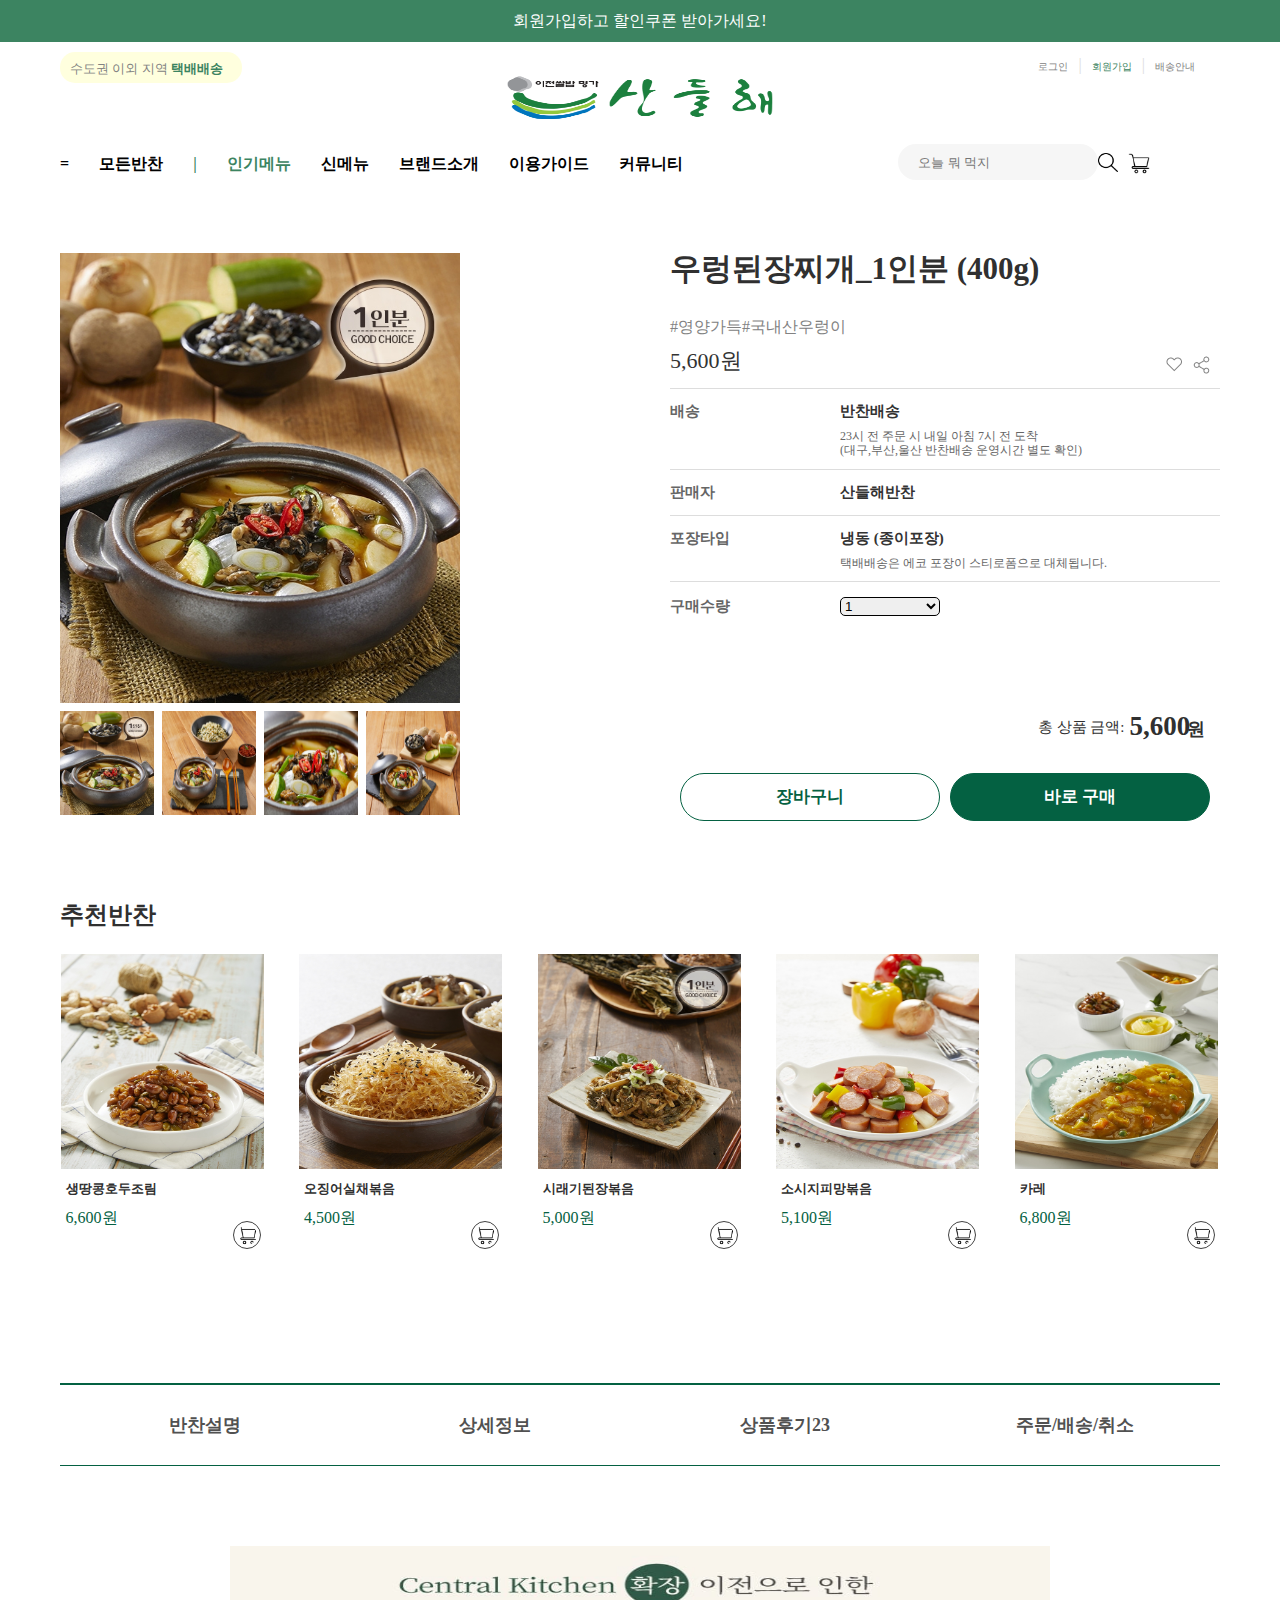
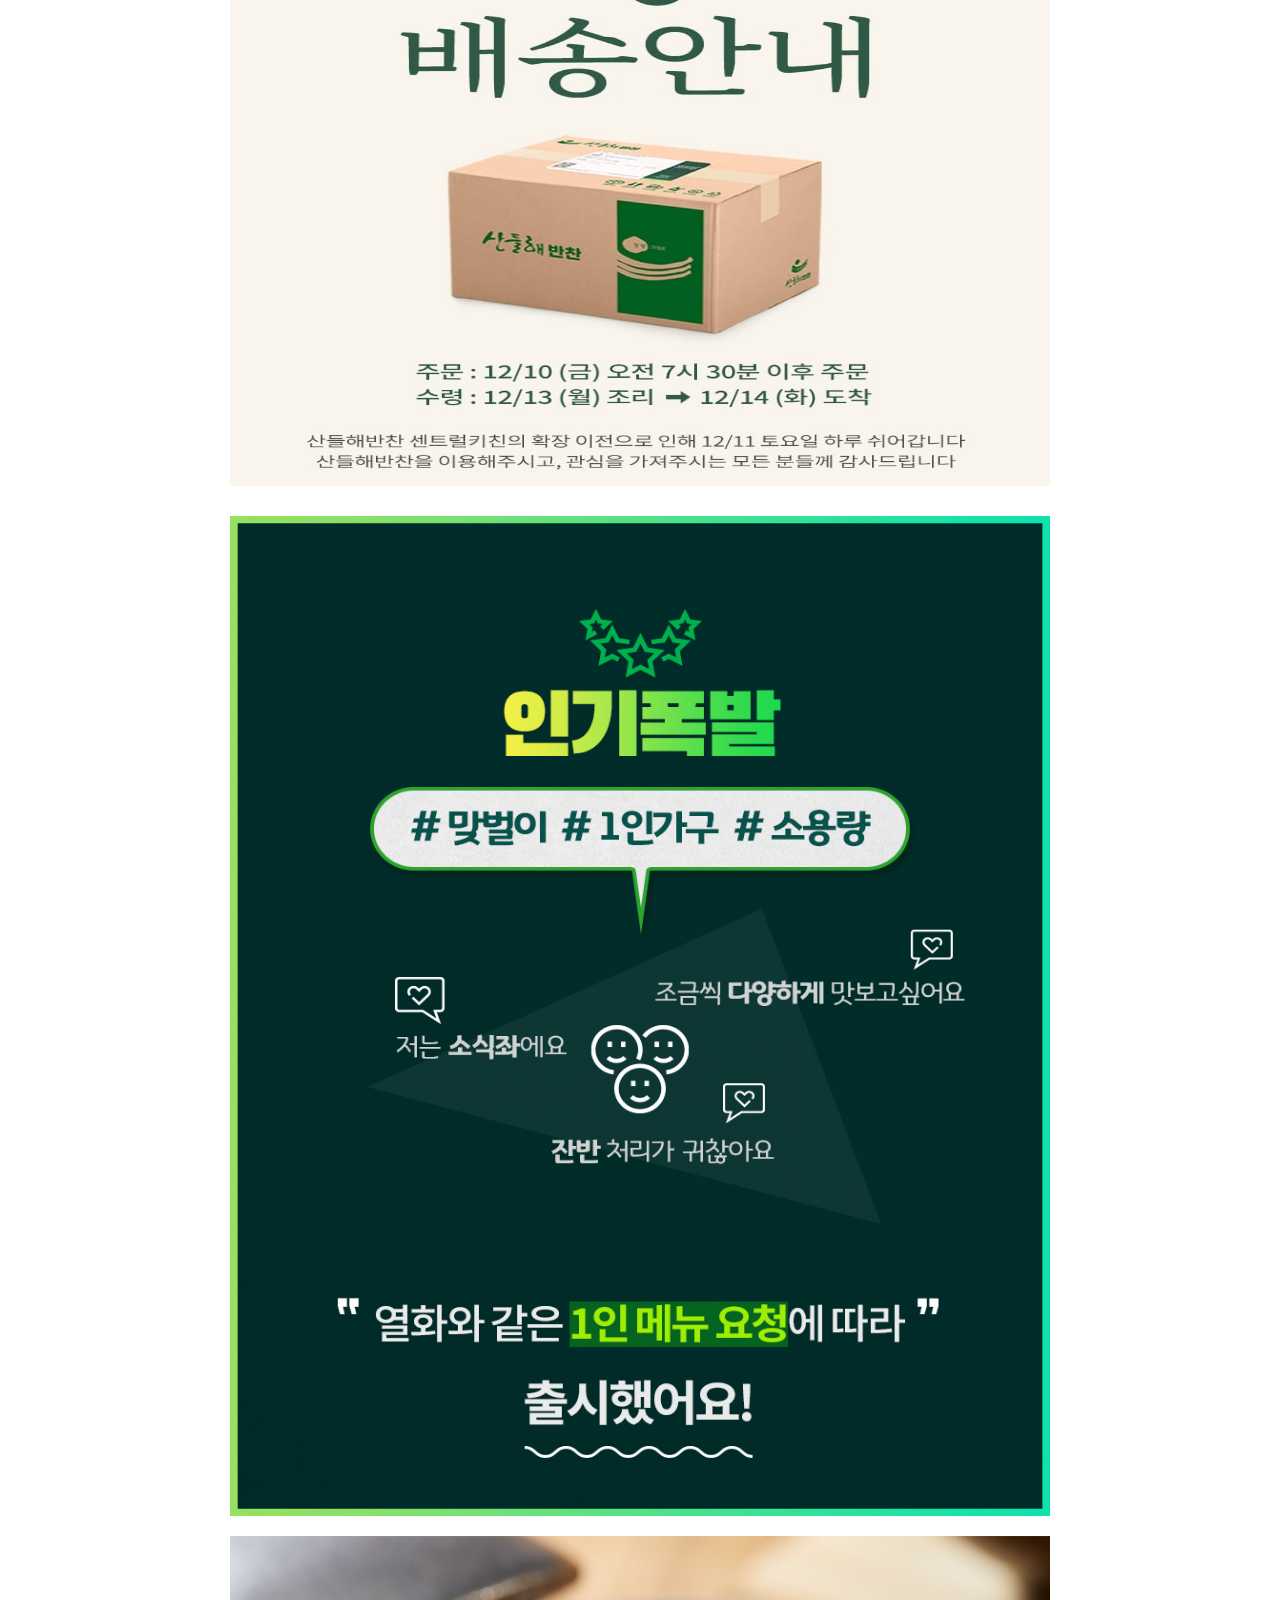
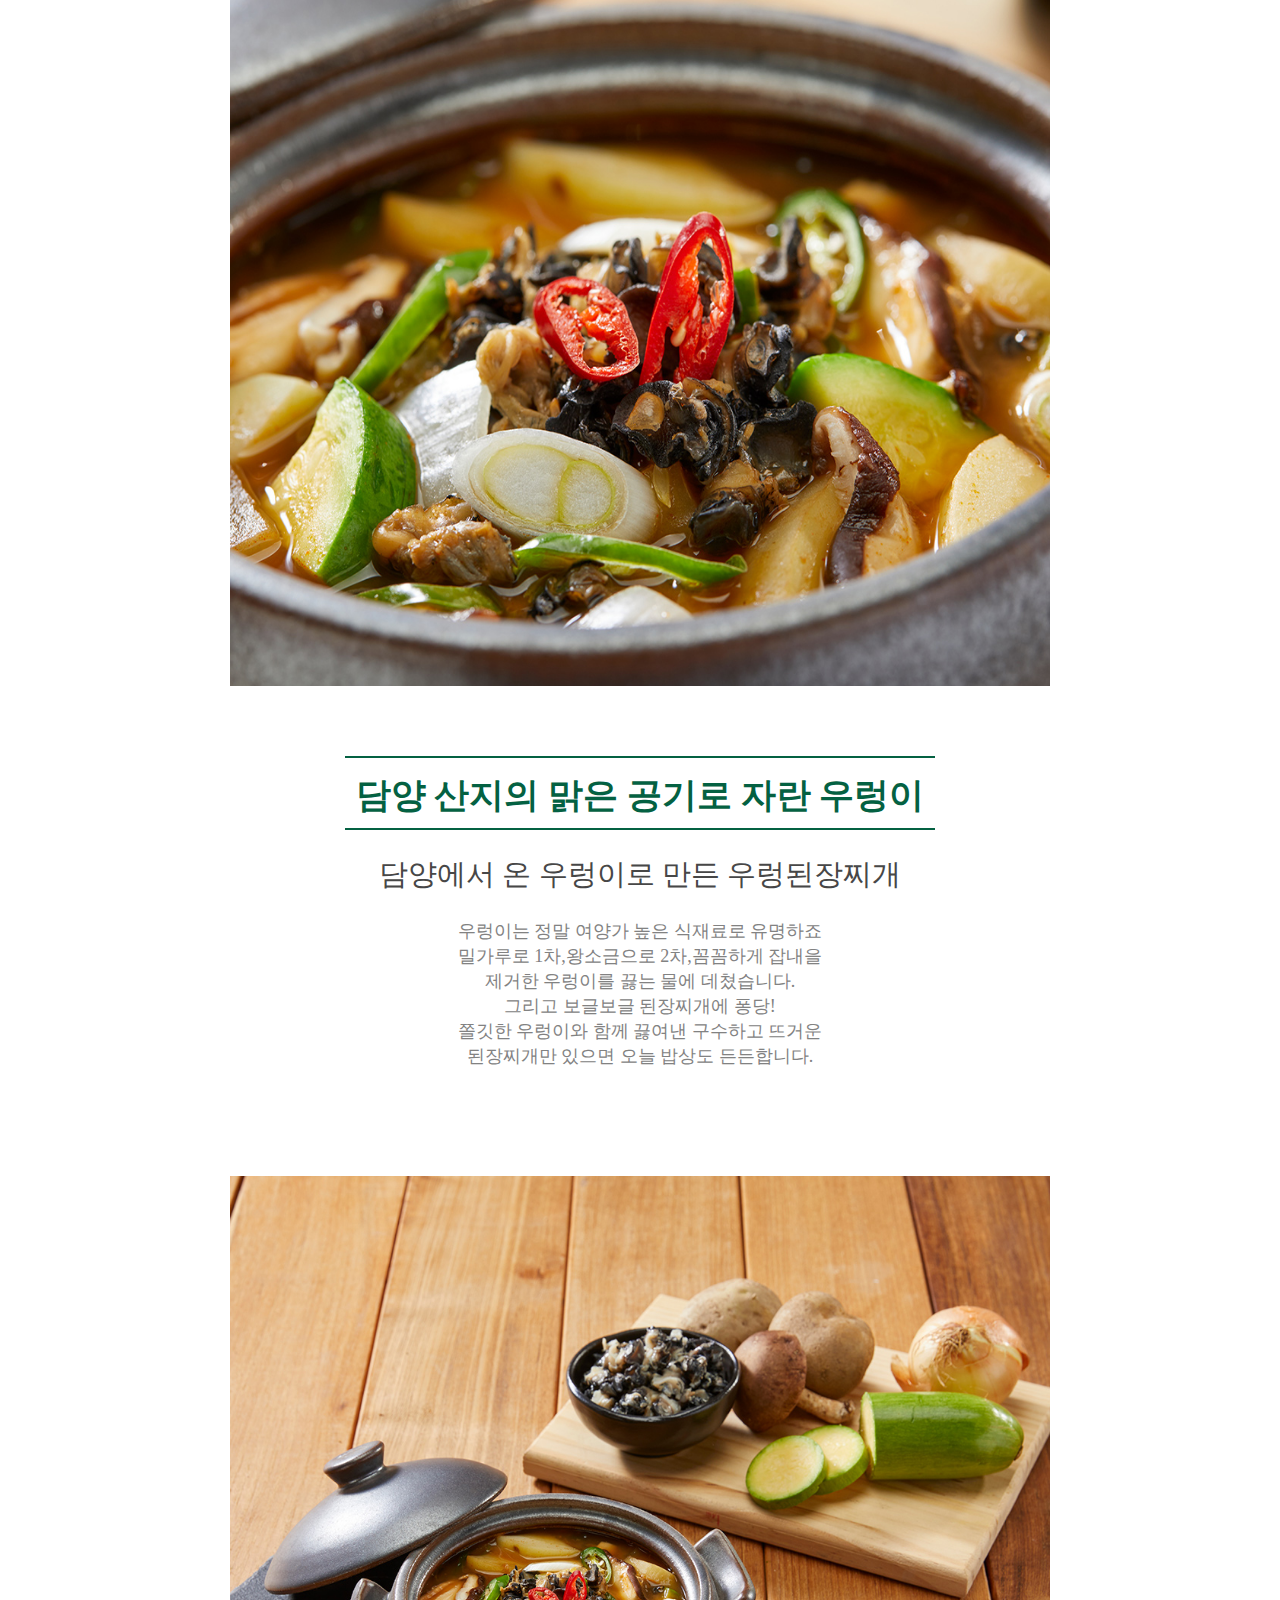
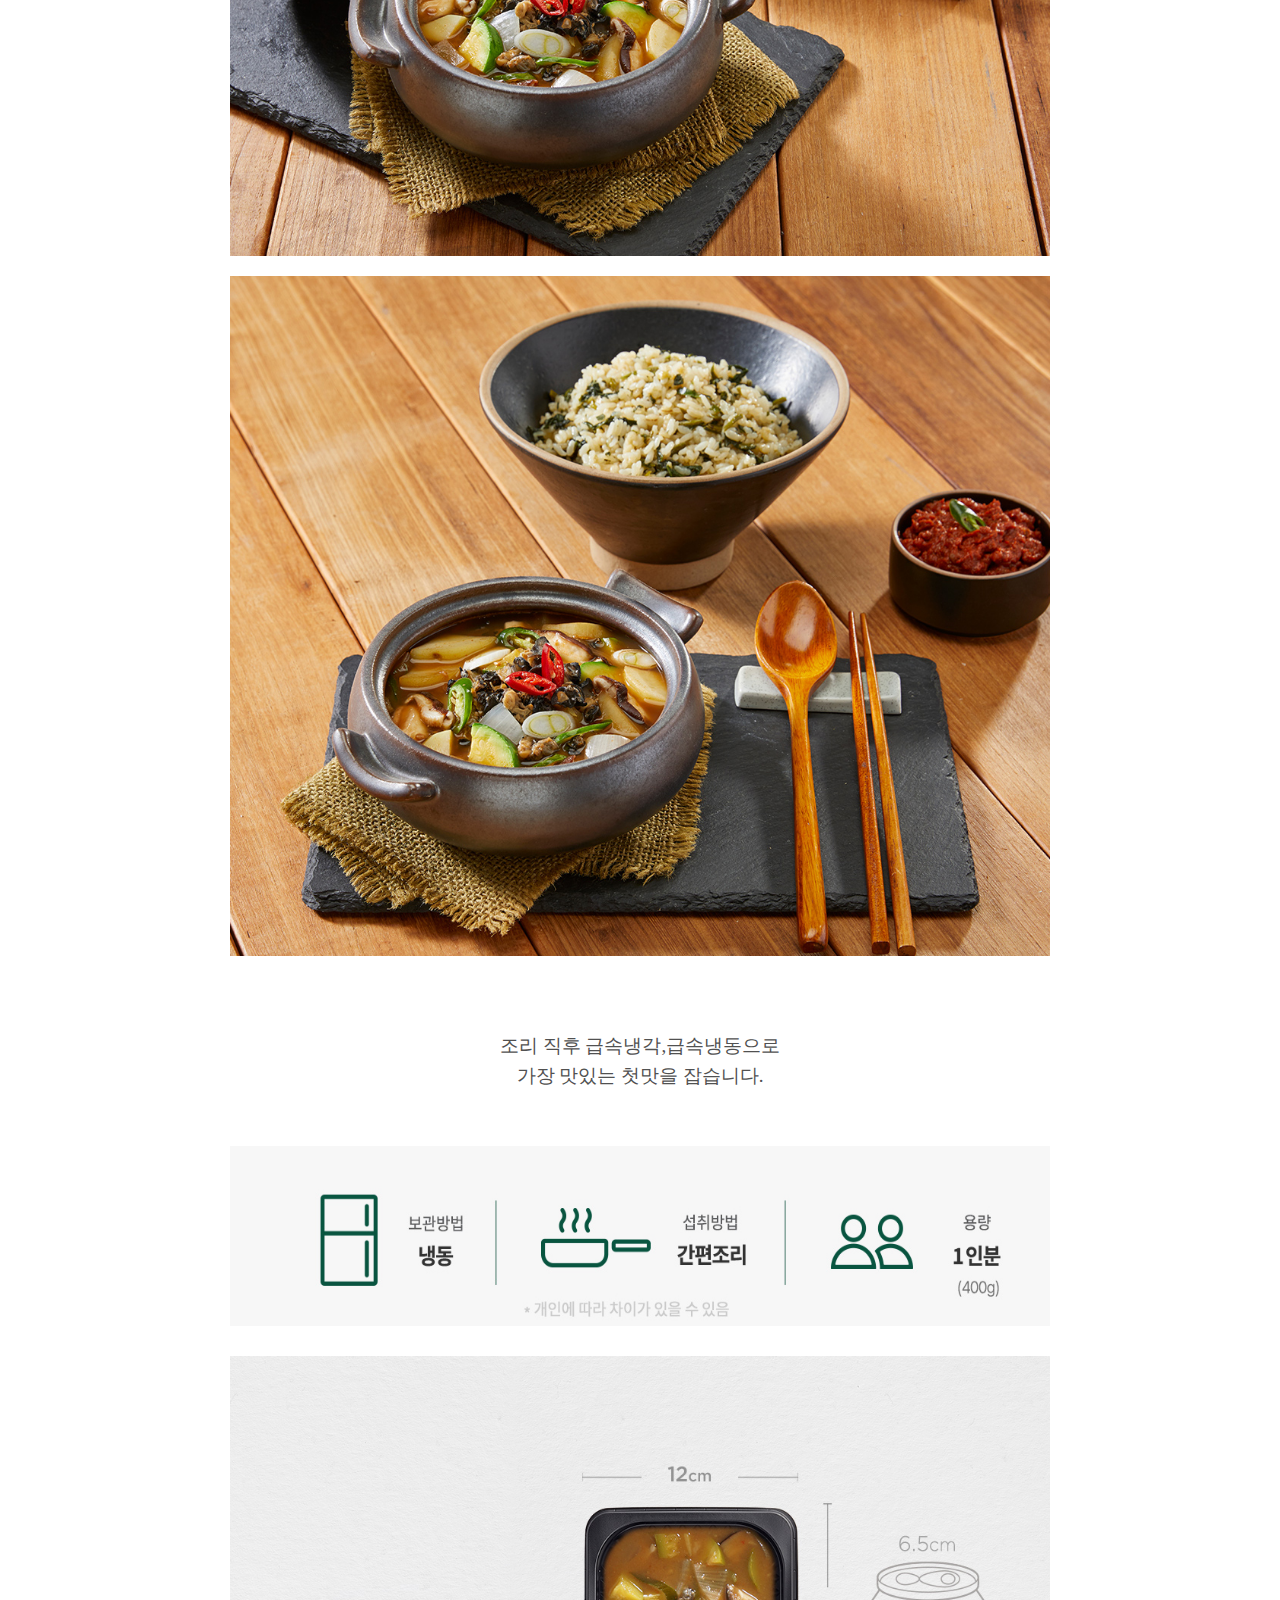
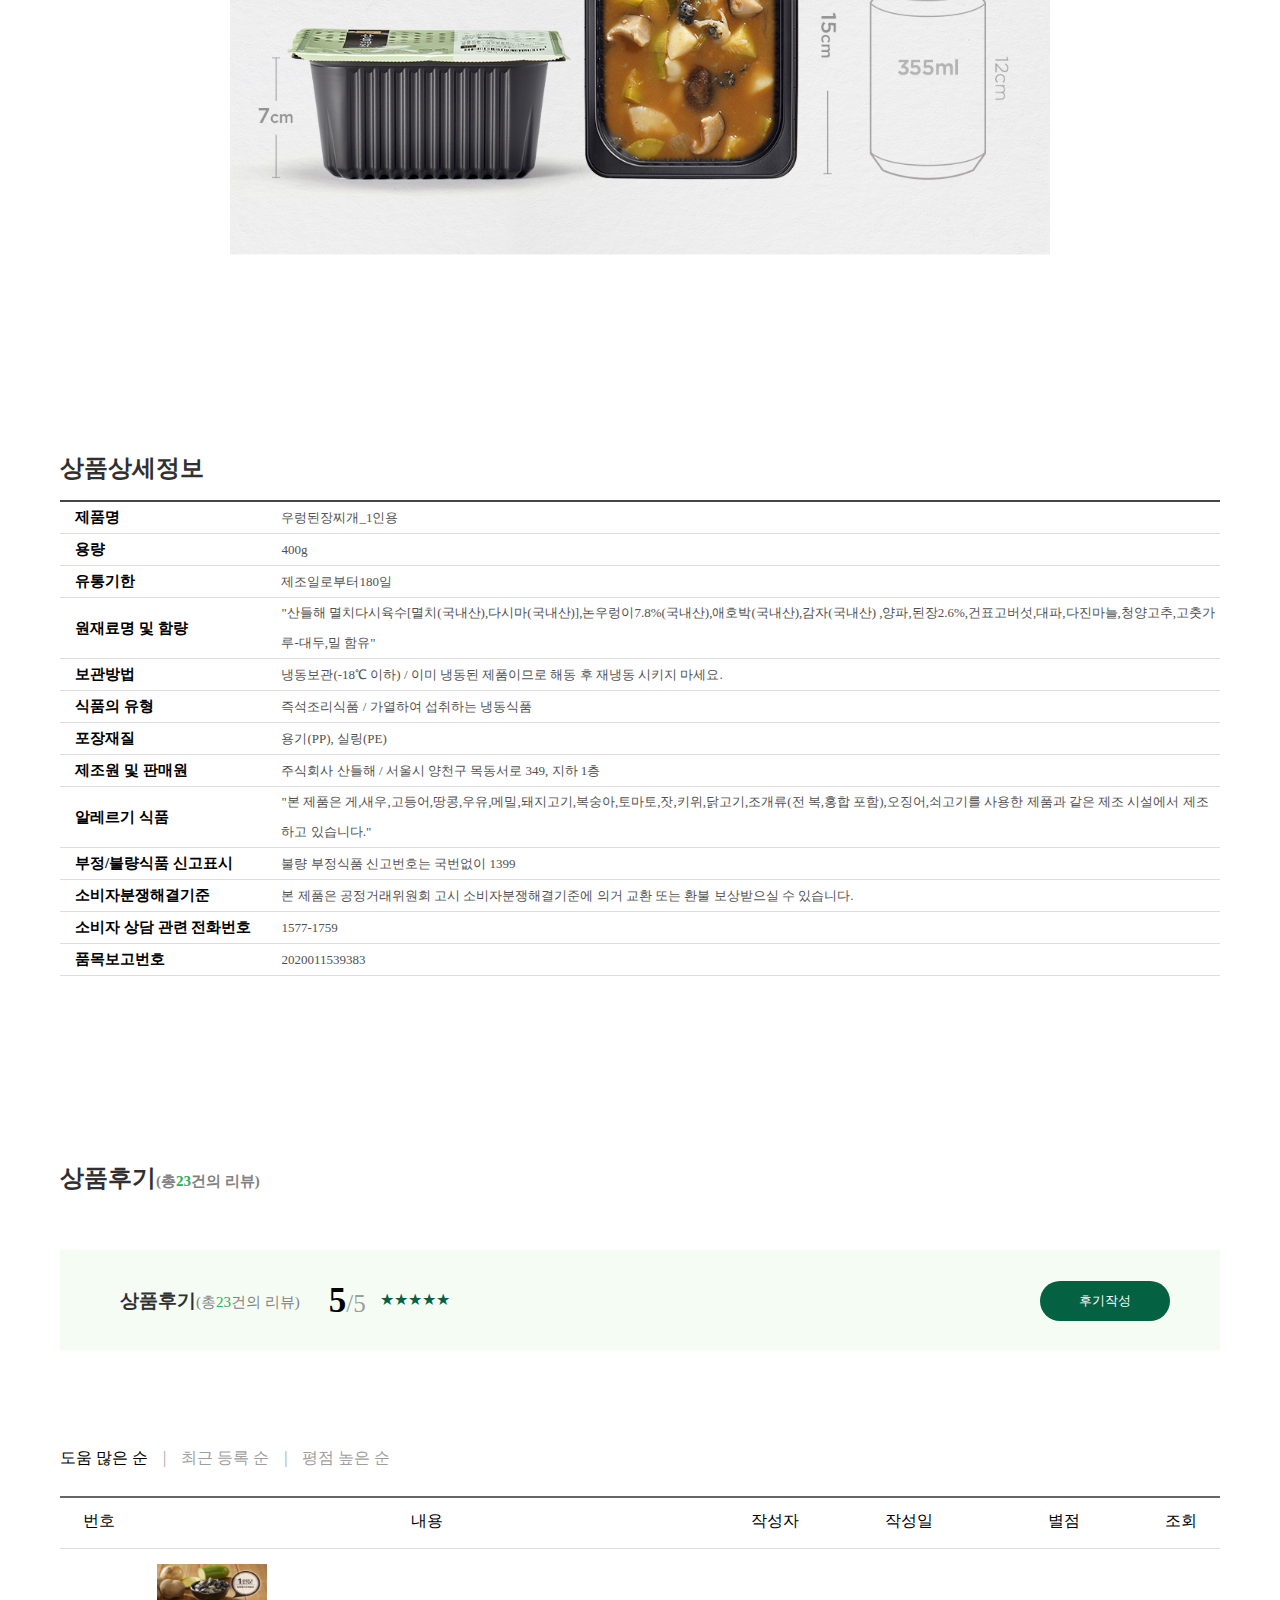
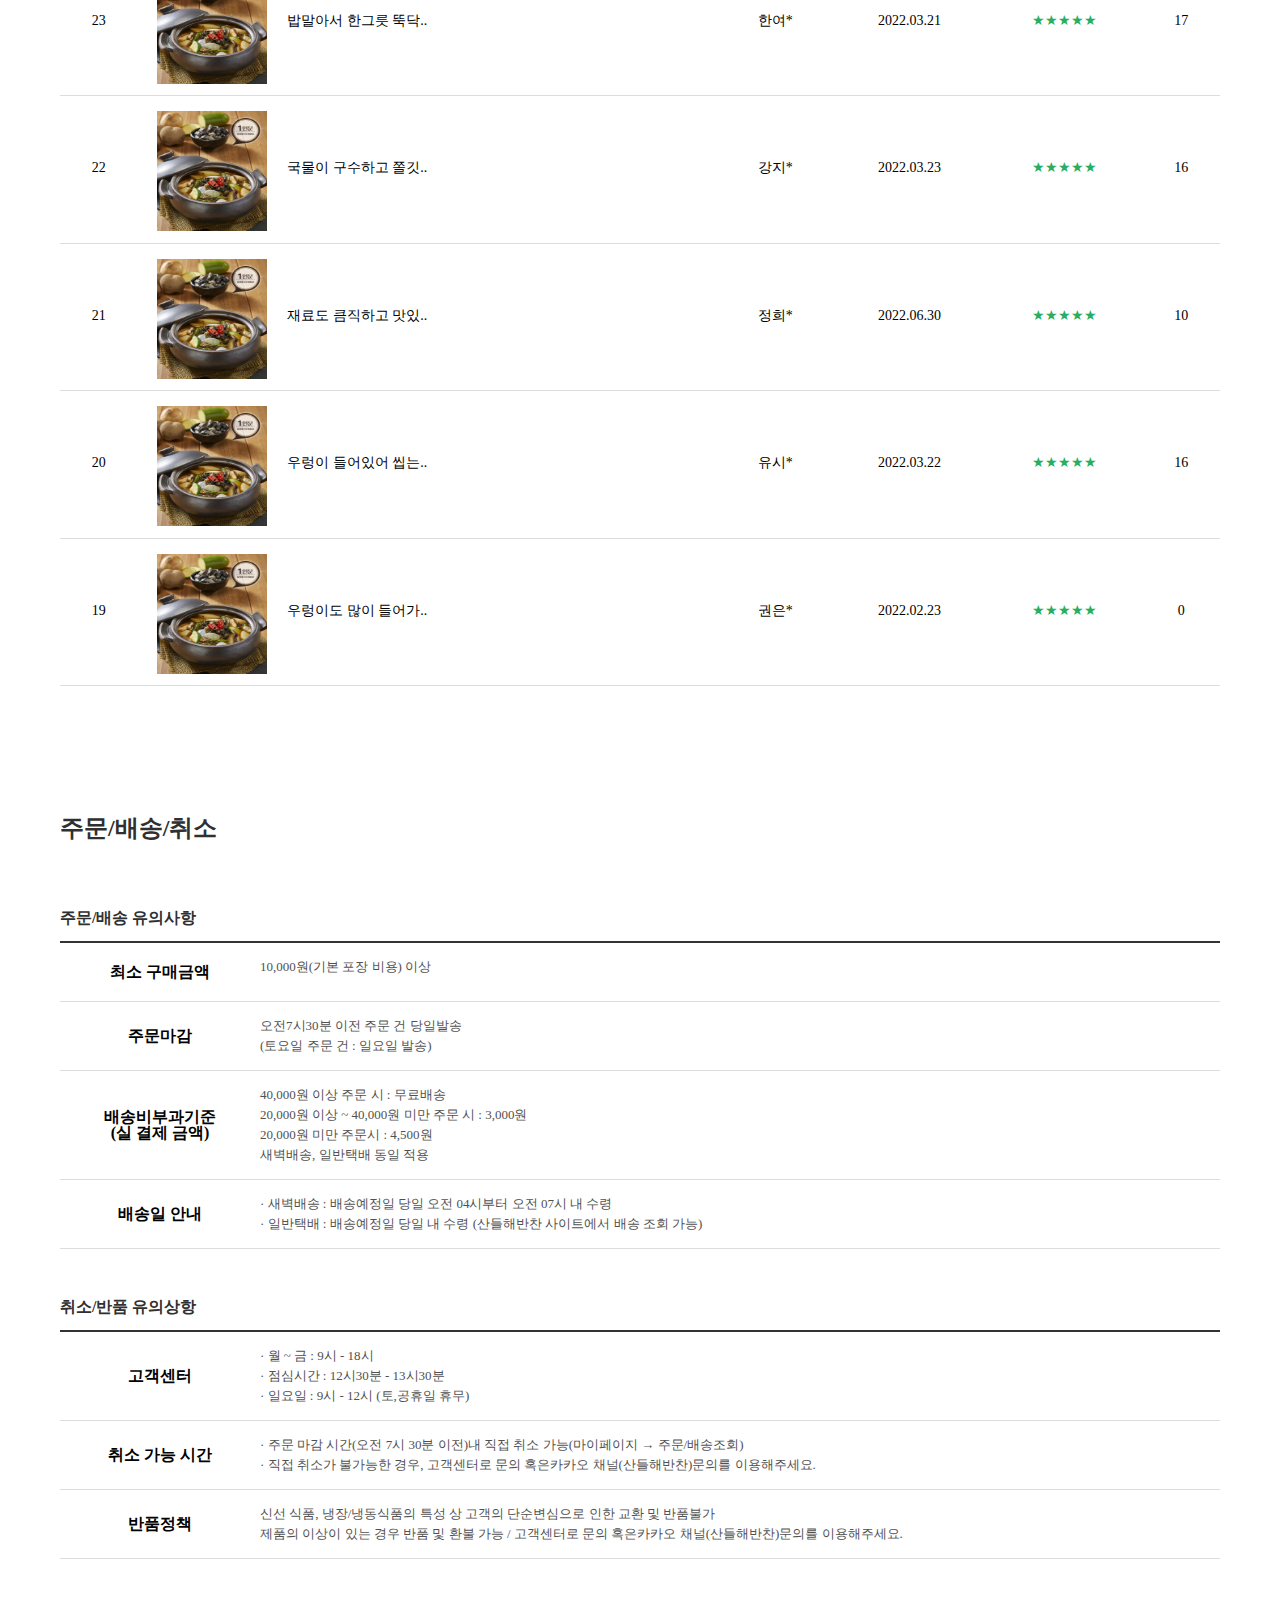
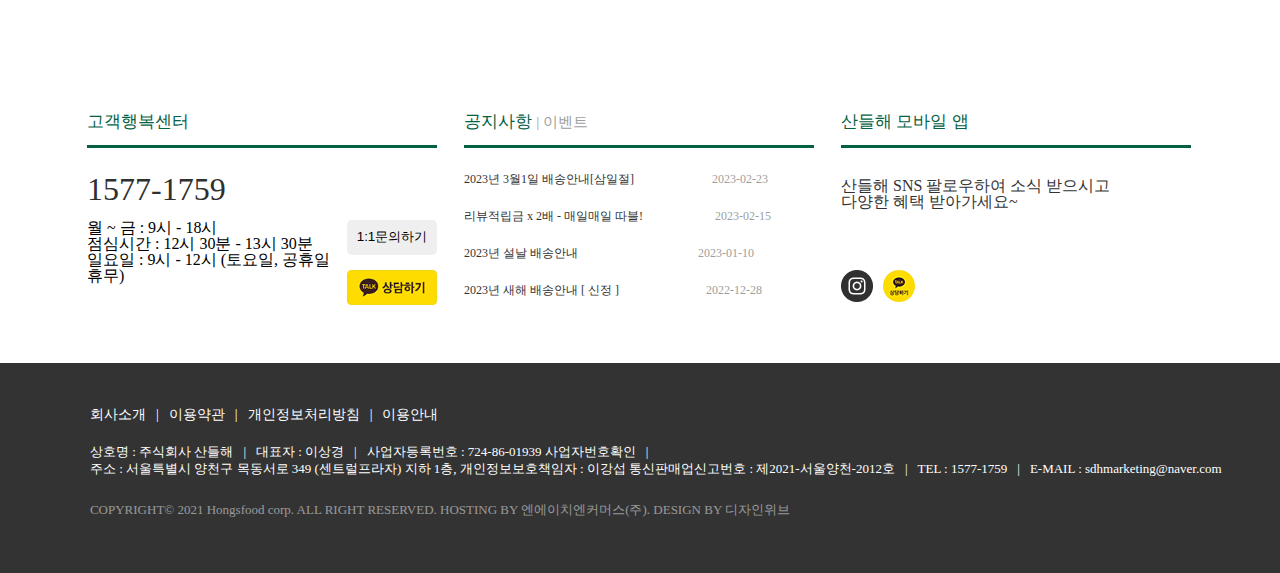
==== sub.html @ fb590bb1 "Add files via upload" ====
<!DOCTYPE html>
<html lang="en">

<head>
  <meta charset="UTF-8">
  <meta http-equiv="X-UA-Compatible" content="IE=edge">
  <meta name="viewport" content="width=device-width, initial-scale=1.0">
  <title>산들해반찬</title>
  <link href="css/reset.css" rel="stylesheet">
  <link href="css/common.css" rel="stylesheet">
  <link href="css/sub.css" rel="stylesheet">
  <script src="https://ajax.googleapis.com/ajax/libs/jquery/3.3.1/jquery.min.js"></script>
</head>

<body>
  <div id="header">

    <div class="box">
      <a href="#">회원가입하고 할인쿠폰 받아가세요!</a>
    </div>

    <div class="box2">

      <div class="top">
        <p>수도권 이외 지역 <span>택배배송</span></p>
      </div>

      <div class="login">
        <ul>
          <li><a href="#">로그인</a></li>
          <li>|</li>
          <li><a href="#"><span>회원가입</span></a></li>
          <li>|</li>
          <li><a href="#">배송안내</a></li>
        </ul>

      </div>

      <div id="logo">
        <a href="index.html" target="_self"><img src="img/logo.jpg" alt="asd"></a>
      </div>
    </div>

    <nav>
      <ul>
        <li><a href="#">=</a></li>
        <li><a href="#">모든반찬</a></li>
        <li>|</li>
        <li>인기메뉴</li>
        <li><a href="#">신메뉴</a></li>
        <li><a href="#">브랜드소개</a></li>
        <li><a href="#">이용가이드</a></li>
        <li><a href="#">커뮤니티</a></li>
      </ul>

      <div class="textbox">
        <input type="image" src="img/icon2.jpg" alt="검색" class="image1">
        <input type="image" src="img/icon.jpg" alt="검색" class="image2">
        <input type="textbox" name="오늘 뭐먹지" class="textbox2" placeholder="오늘 뭐 먹지" autocomplete="off">

      </div>
    </nav>

  </div>




  <main id="sub">
    <div id="sub_content">

      <div id="mainimg">
        <div class="mainimgbox">
          <a href="#"><img src="img/foodimg3.jpg" alt="" id="cimg"></a>
          <ul>
            <li><img src="img/foodimg3.jpg" alt=""></li>
            <li><img src="img/sub_03.jpg" alt=""></li>
            <li><img src="img/sub_01.jpg" alt=""></li>
            <li><img src="img/sub_02.jpg" alt=""></li>
          </ul>
        </div>


        <div class="textbox">

          <table class="t1">

            <tr class="d1">
              <td>
                <h3>우렁된장찌개_1인분 (400g)</h3>
              </td>
              <td>
                <p>#영양가득#국내산우렁이</p>
              </td>
              <td>
                <div class="dd1">
                  <h4>5,600원</h4>
                  <img src="img/share-icon1.jpg" alt="">
                  <img src="img/wish-icon1.jpg" alt="">
                </div>
              </td>
            </tr>

            <tr class="d2">
              <td>
                <h3>배송</h3>
              </td>
              <td>
                <h4>반찬배송</h4>
              </td>
              <td>
                <p>23시 전 주문 시 내일 아침 7시 전 도착<br>
                  (대구,부산,울산 반찬배송 운영시간 별도 확인)</p>
              </td>
            </tr>

            <tr class="d3">
              <td>
                <h3>판매자</h3>
              </td>
              <td>
                <p>산들해반찬</p>
              </td>
            </tr>

            <tr class="d4">
              <td>
                <h3>포장타입</h3>
              </td>
              <td>
                <h4>냉동 (종이포장)</h4>
              </td>
              <td>
                <p>택배배송은 에코 포장이 스티로폼으로 대체됩니다.</p>
              </td>
            </tr>

            <tr class="checklist">
              <td>
                <h3>구매수량</h3>
              </td>
              <td>
                <select>
                  <option>1</option>
                  <option>2</option>
                  <option>3</option>
                  <option>4</option>
                  <option>5</option>
                  <option>6</option>
                  <option>7</option>
                </select>
              </td>
            </tr>

            <tr class="d5">
              <td>
                <h3>5,600 <span>원</span></h3>
              </td>
              <td>
                <h4>총 상품 금액:</h4>
              </td>
            </tr>

            <tr class="d6">
              <td><a href="#"><button>장바구니</button></a></td>
              <td><a href="#"><button class="f1">바로 구매</button></a></td>
            </tr>


          </table>

        </div>
      </div>


      <div id="aa">
        <h2>추천반찬</h2>
      </div>

      <div id="imgbox">

        <div class="imgs">
          <a href="#"><img src="img/subimg1.jpg" alt=""></a>
          <div class="textbox">
            <div class="text">
              <h1>생땅콩호두조림</h1>
              <h3>6,600원</h3>
              <img src="img/icon2.jpg" alt="">
            </div>
          </div>
        </div>

        <div class="imgs">
          <a href="#"><img src="img/subimg2.jpg" alt=""></a>
          <div class="textbox">
            <div class="text">
              <h1>오징어실채볶음</h1>
              <h3>4,500원</h3>
              <img src="img/icon2.jpg" alt="">
            </div>
          </div>
        </div>

        <div class="imgs">
          <a href="#"><img src="img/subimg3.jpg" alt=""></a>
          <div class="textbox">
            <div class="text">
              <h1>시래기된장볶음</h1>
              <h3>5,000원</h3>
              <img src="img/icon2.jpg" alt="">
            </div>
          </div>
        </div>

        <div class="imgs">
          <a href="#"><img src="img/subimg4.jpg" alt=""></a>
          <div class="textbox">
            <div class="text">
              <h1>소시지피망볶음</h1>
              <h3>5,100원</h3>
              <img src="img/icon2.jpg" alt="">
            </div>
          </div>
        </div>

        <div class="imgs">
          <a href="#"><img src="img/subimg5.jpg" alt=""></a>
          <div class="textbox">
            <div class="text">
              <h1>카레</h1>
              <h3>6,800원</h3>
              <img src="img/icon2.jpg" alt="">
            </div>
          </div>
        </div>

      </div>





      <div id="list">
        <div id="listbox">

          <a href="#content1">
            <ul class="q1">
              <li>반찬설명</li>
            </ul>
          </a>

          <a href="#content2">
            <ul class="q2">
              <li>상세정보</li>
            </ul>
          </a>

          <a href="#content3">
            <ul class="q3">
              <li>상품후기23</li>
            </ul>
          </a>

          <a href="#content4">
            <ul class="q4">
              <li>주문/배송/취소</li>
            </ul>
          </a>

        </div>
      </div>
      <div id="listimg">
        <div id="img">

          <div class="img1">
            <img src="img/ins8.jpg" alt="">
          </div>

          <div class="img2">
            <img src="img/subi2.jpg" alt="">
          </div>

          <div class="img3">
            <img src="img/sub_01.jpg" alt="">
          </div>

          <div class="text1">
            <h1>담양 산지의 맑은 공기로 자란 우렁이</h1>
            <h3>담양에서 온 우렁이로 만든 우렁된장찌개</h3>
            <p>
              우렁이는 정말 여양가 높은 식재료로 유명하죠
              <br>
              밀가루로 1차,왕소금으로 2차,꼼꼼하게 잡내을
              <br>
              제거한 우렁이를 끓는 물에 데쳤습니다.
              <br>
              그리고 보글보글 된장찌개에 퐁당!
              <br>
              쫄깃한 우렁이와 함께 끓여낸 구수하고 뜨거운
              <br>
              된장찌개만 있으면 오늘 밥상도 든든합니다.
            </p>
          </div>

          <div class="img4">
            <img src="img/sub_02.jpg" alt="">
          </div>

          <div class="img5">
            <img src="img/sub_03.jpg" alt="">
          </div>

          <div class="text2">
            <h1>
              조리 직후 급속냉각,급속냉동으로
              <br>
              가장 맛있는 첫맛을 잡습니다.
            </h1>
          </div>

          <div class="img6">
            <img src="img/sub_04.jpg" alt="">
          </div>

          <div class="img7">
            <img src="img/sub_05.jpg" alt="">
          </div>


        </div>

        <div id="deta">
          <h1>상품상세정보</h1>

          <table class="t2">
            <tr>
              <th>제품명</th>
              <td>우렁된장찌개_1인용</td>
            </tr>

            <tr>
              <th>용량</th>
              <td>400g</td>
            </tr>

            <tr>
              <th>유통기한</th>
              <td>제조일로부터180일</td>
            </tr>

            <tr>
              <th class="s1">원재료명 및 함량</th>
              <td>"산들해 멸치다시육수[멸치(국내산),다시마(국내산)],논우렁이7.8%(국내산),애호박(국내산),감자(국내산)
                ,양파,된장2.6%,건표고버섯,대파,다진마늘,청양고추,고춧가루-대두,밀 함유"</td>
            </tr>

            <tr>
              <th>보관방법</th>
              <td>냉동보관(-18℃ 이하) / 이미 냉동된 제품이므로 해동 후 재냉동 시키지 마세요.</td>
            </tr>

            <tr>
              <th>식품의 유형</th>
              <td>즉석조리식품 / 가열하여 섭취하는 냉동식품</td>
            </tr>

            <tr>
              <th>포장재질</th>
              <td>용기(PP), 실링(PE)</td>
            </tr>

            <tr>
              <th>제조원 및 판매원</th>
              <td>주식회사 산들해 / 서울시 양천구 목동서로 349, 지하 1층</td>
            </tr>

            <tr>
              <th class="s1">알레르기 식품</th>
              <td>"본 제품은 게,새우,고등어,땅콩,우유,메밀,돼지고기,복숭아,토마토,잣,키위,닭고기,조개류(전
                복,홍합 포함),오징어,쇠고기를 사용한 제품과 같은 제조 시설에서 제조하고 있습니다."</td>
            </tr>

            <tr>
              <th>부정/불량식품 신고표시</th>
              <td>불량 부정식품 신고번호는 국번없이 1399</td>
            </tr>

            <tr>
              <th>소비자분쟁해결기준</th>
              <td>본 제품은 공정거래위원회 고시 소비자분쟁해결기준에 의거 교환 또는 환불 보상받으실 수 있습니다.</td>
            </tr>

            <tr>
              <th>소비자 상담 관련 전화번호</th>
              <td>1577-1759</td>
            </tr>

            <tr>
              <th>품목보고번호</th>
              <td>2020011539383</td>
            </tr>

          </table>
        </div>
        <div id="deta2">
          <h1>상품후기<span>(총<strong>23</strong>건의 리뷰)</span></h1>
          <div class="box2">
            <h1>상품후기<span>(총<strong>23</strong>건의 리뷰)</span></h1>
            <p>5<span>/5</span></p>
            <h3>★★★★★</h3>
            <a href=""><button>후기작성</button></a>
          </div>

          <div class="box3">
            <ul>
              <li>도움 많은 순</li>
              <li><span>|</span></li>
              <li><span>최근 등록 순</span></li>
              <li><span>|</span></li>
              <li><span>평점 높은 순</span></li>
            </ul>
          </div>
          <table class="t3">
            <tr>
              <th>번호</th>
              <th>내용</hd>
              <th>작성자</th>
              <th>작성일</th>
              <th>별점</th>
              <th>조회</th>
            </tr>
            <tr>
              <td>23</td>
              <td>
                <img src="img/foodimg3.jpg" alt="">
                <p>밥말아서 한그릇 뚝닥..</p>
              </td>
              <td>한여*</td>
              <td>2022.03.21</td>
              <td class="a">★★★★★</td>
              <td>17</td>
            </tr>
            <tr>
              <td>22</td>
              <td>
                <img src="img/foodimg3.jpg" alt="">
                <p>국물이 구수하고 쫄깃..</p>
              </td>
              <td>강지*</td>
              <td>2022.03.23</td>
              <td class="a">★★★★★</td>
              <td>16</td>
            </tr>
            <tr>
              <td>21</td>
              <td>
                <img src="img/foodimg3.jpg" alt="">
                <p>재료도 큼직하고 맛있..</p>
              </td>
              <td>정희*</td>
              <td>2022.06.30</td>
              <td class="a">★★★★★</td>
              <td>10</td>
            </tr>
            <tr>
              <td>20</td>
              <td>
                <img src="img/foodimg3.jpg" alt="">
                <p>우렁이 들어있어 씹는..</p>
              </td>
              <td>유시*</td>
              <td>2022.03.22</td>
              <td class="a">★★★★★</td>
              <td>16</td>
            </tr>
            <tr>
              <td>19</td>
              <td>
                <img src="img/foodimg3.jpg" alt="">
                <p>우렁이도 많이 들어가..</p>
              </td>
              <td>권은*</td>
              <td>2022.02.23</td>
              <td class="a">★★★★★</td>
              <td>0</td>
            </tr>
          </table>

        </div>
        <div id="deta3">
          <h1>주문/배송/취소</h1>
          <h2>주문/배송 유의사항</h2>
          <table>
            <tr>
              <th>최소 구매금액</th>
              <td>10,000원(기본 포장 비용) 이상</td>
            </tr>
            <tr>
              <th>주문마감</th>
              <td>
                오전7시30분 이전 주문 건 당일발송
                <br>
                (토요일 주문 건 : 일요일 발송)
              </td>
            </tr>
            <tr>
              <th>배송비부과기준
                <br>
                (실 결제 금액)
              </th>
              <td>
                40,000원 이상 주문 시 : 무료배송
                <br>
                20,000원 이상 ~ 40,000원 미만 주문 시 : 3,000원
                <br>
                20,000원 미만 주문시 : 4,500원
                <br>
                새벽배송, 일반택배 동일 적용
              </td>
            </tr>
            <tr>
              <th>배송일 안내</th>
              <td>
                · 새벽배송 : 배송예정일 당일 오전 04시부터 오전 07시 내 수령
                <br>
                · 일반택배 : 배송예정일 당일 내 수령 (산들해반찬 사이트에서 배송 조회 가능)
              </td>
            </tr>
          </table>

          <h2>취소/반품 유의상항</h2>

          <table>
            <tr>
              <th>고객센터</th>
              <td>
                · 월 ~ 금 : 9시 - 18시
                <br>
                · 점심시간 : 12시30분 - 13시30분
                <br>
                · 일요일 : 9시 - 12시 (토,공휴일 휴무)
              </td>
            </tr>
            <tr>
              <th>취소 가능 시간</th>
              <td>· 주문 마감 시간(오전 7시 30분 이전)내 직접 취소 가능(마이페이지 → 주문/배송조회)
                <br>
                · 직접 취소가 불가능한 경우, <b>고객센터</b>로 문의 혹은<b>카카오 채널(산들해반찬)문의</b>를 이용해주세요.
              </td>
            </tr>
            <tr>
              <th>반품정책</th>
              <td>신선 식품, 냉장/냉동식품의 특성 상 고객의 단순변심으로 인한 교환 및 반품불가
                <br>
                제품의 이상이 있는 경우 반품 및 환불 가능 / <b>고객센터</b>로 문의 혹은<b>카카오 채널(산들해반찬)문의</b>를 이용해주세요.
              </td>
            </tr>
          </table>
        </div>

      </div>
  </main>




  <div id="footer2">
    <div class="ww">
    <a href="sub.html"><h6>고객행복센터</h6></a>
    
    <div class="www">
      <h1>1577-1759</h1>
      <a href="sub.html"><img src="img/www1.jpg" alt=""></a>
      <div class="wwww">
      <a href="sub.html"><button>1:1문의하기</button></a>
      </div>
      <ul>
        <li>월 ~ 금 : 9시 - 18시</li>
        <li>점심시간 : 12시 30분 - 13시 30분</li>
        <li>일요일 : 9시 - 12시 (토요일, 공휴일 휴무)</li>
      </ul>
    </div>
  </div>
  <div class="ww">
    <a href="sub.html"><h6>공지사항 <span>| 이벤트</span></h6></a>
    
    <div class="www">
      <ul>
        <li class="tlqkf"><a href="sub.html"> <pre>2023년 3월1일 배송안내[삼일절]                          <span>2023-02-23</span></pre> </a> </li>
        <li class="tlqkf"><a href="sub.html"> <pre>리뷰적립금 x 2배 - 매일매일 따블!                        <span>2023-02-15</span></pre></a></li>
        <li class="tlqkf"><a href="sub.html"> <pre>2023년 설날 배송안내                                        <span>2023-01-10</span></pre></a></li>
        <li class="tlqkf"><a href="sub.html"> <pre>2023년 새해 배송안내 [ 신정 ]                             <span>2022-12-28</span></pre></a></li>
      </ul>
    </div>
  </div>
  <div class="ww">
    <a href="sub.html"><h6>산들해 모바일 앱</h6></a>
    
    <div class="www">
      <h2>산들해 SNS 팔로우하여 소식 받으시고<br>
        다양한 혜택 받아가세요~</h2>
        <ul>
      <li><a href="sub.html"><img src="img/i-icon1.jpg" alt=""></a></li>
      <li><a href="sub.html"><img src="img/i-icon2.jpg" alt=""></a></li>
    </ul>
    </div>
    
  </div>
  </div>



  </div>
</div>
<div id="footer">
  <div class="q">
  <div class="qq">
  <ul>
    <li><a href="sub.html">회사소개</a></li>
    <li>|</li>
    <li><a href="sub.html">이용약관</a></li>
    <li>|</li>
    <li><a href="sub.html">개인정보처리방침</a></li>
    <li>|</li>
    <li><a href="sub.html">이용안내</a></li>
  </ul>
</div>
  <div class="qqq">
    <ul>
      <li>상호명 : 주식회사 산들해</li>
      <li>|</li>
      <li>대표자 : 이상경</li>
      <li>|</li>
      <li>사업자등록번호 : 724-86-01939 사업자번호확인</li>
      <li>|</li>
      <li>주소 : 서울특별시 양천구 목동서로 349 (센트럴프라자) 지하 1층, 개인정보보호책임자 : 이강섭
        통신판매업신고번호 : 제2021-서울양천-2012호</li>
      <li>|</li>
      <li>TEL : 1577-1759</li>
      <li>|</li>
      <li> E-MAIL : sdhmarketing@naver.com</li>
    </ul>
    <p>COPYRIGHT© 2021 Hongsfood corp. ALL RIGHT RESERVED. HOSTING BY 엔에이치엔커머스(주). DESIGN BY 디자인위브</p>
  </div>
</div>
</div>
</body>
</html>

  <script>

    $(document).ready(function () {



      $(".mainimgbox li:first-child").mouseover(function () {

        $("#cimg").attr("src", "img/foodimg3.jpg");

      });



      $(".mainimgbox li:nth-child(2)").mouseover(function () {

        $("#cimg").attr("src", "img/sub_03.jpg");

      });



      $(".mainimgbox li:nth-child(3)").mouseover(function () {

        $("#cimg").attr("src", "img/sub_01.jpg");
      });


      $(".mainimgbox li:nth-child(4)").mouseover(function () {

        $("#cimg").attr("src", "img/sub_02.jpg");
      });

    });

  </script>
</body>

</html>
---- css/common.css ----
@charset "utf-8";

   #header {width:100%; height:192.95px; margin:0 auto;}
    #header > .box {width:100%; height:42px; background-color: #3c8461;}
    #header > .box > a {text-align: center; text-decoration: none; margin: 0px 0px 0px 0px; color: #fff; display: block; font-size: 15px large; padding:13px 0px 0px 0px;}

    /*로그인*/
    #header > .box2 {width:1160px; height:97px; margin:0 auto;}
    .box2 > .top {width:182px; height:31px; background-color:#FFFFDE; float:left; margin:10px 0px 0px 0px; border-radius:15px;}
    .box2 > .top > p {font-size:13px; margin:10px; color:#828282;}
    .box2 > .top > p > span {color:#3c8461; font-weight: bold;}

    .login {width:171.58px; height:30px; float:right; margin:10px 10px 0px 0px;}
    .login > ul > li {color:#ddd; float:left; margin:5px 10px 0px 0px;}
    .login > ul > li > a {text-decoration:none; color:#828282; font-size: 10px;}
    .login > ul > li > a > span {text-decoration:none; color:#3c8461; font-size: 10px;}

    /*로고*/
    #logo {width:270px; height:72px; margin:0 auto; padding: 20px 0px 0px;}
    #logo > a > img {width:100%; height:100%;}

    /*네비*/
    #header > nav {width:1160px; height:53.95px; margin:0 auto;}
    nav > ul > li {float:left; margin:17px 30px 0px 0px; color:#3c8461;font-size:16px; font-weight: bold;}
    nav > ul > li > a {text-decoration:none;color:#000;}
    nav > ul > .g1 {text-decoration:none;color:#000;}
    nav > ul > li > a:hover {color:#3c8461;}
    nav > .textbox > .textbox2 {float:right; padding:0px 10px 0px 20px; width:170px; height:36px; margin:5px 0px 0px 0px; border-radius:20px; border:0; background-color:#F6F6F6;}
    nav > .textbox > .image1 {width:22px; height:21px; float:right; margin:14px 70px 0px 10px}
    nav > .textbox > .image2 {width:20px; height:19px; float:right; margin:14px 0px 0px 0px;}

   


      /*정보*/
      #footer2 {width:1160px; height:230px; padding:40px 0px 0px; margin:0 auto;}
      #footer2 > .ww {width: 350px; height:200px; float: left; margin:30px 0px 0px 27px;} 
      #footer2 > .ww > a > h6 {width:180px; float: left ; padding:0 0 15px ; font-size: 17px; color: #046142;}
      #footer2 > .ww > a > h6 > span {font-size: 15px; color: #9e9e9e;}
      #footer2 > .ww > .www {width:350px; height:160px; float: left; border-top:3px solid #046142 ;}
      #footer2 > .ww > .www > h1 {font-size:32px; color:#303030; margin:25px 0px 15px 0px ;}
      #footer2 > .ww > .www > ul > a {font-size:12px; margin:10px 0px 0px; color:#828282;}
      #footer2 > .ww > .www > ul > li {text-decoration:none;}
      #footer2 > .ww > .www > ul > li > a > pre {font-size:12px; margin:25px 0px 0px 0px; color:#333;}
      #footer2 > .ww > .www > ul > li > a > pre > span {color:#9e9e9e}
      #footer2 > .ww > .www > ul > .tlqkf {margin:20px 0px 0px 0px; font-size:14px; color: #333;}
      #footer2 > .ww > .www > h2 {font-size:16px; color:#333; padding:30px 0px 0px; }
      #footer2 > .ww > .www > a > img {float: right; width: 90px; height:35px; margin:50px 0px 0px 0px; }
      #footer2 > .ww > .www > .wwww > a > button {float: right; width: 90px; height:35px; margin:0px -90px 10px 10px; border-radius:5px; border: 1px;}
      #footer2 > .ww > .www > .wwww > a > button:hover {cursor: pointer;}
      #footer2 > .ww > .www > ul > li > a > img {float: left; margin:60px 10px 0px 0px;} 



     #footer {width:100%; height:210px; margin:0 auto; padding:50px 0px 0px 0px;}
     .q {width:100%px; height:120px; padding:45px 0px; background-color: #f7f7f7; margin:0 auto; background-color: #333;}
     .q > .qq {width:1160px; height:20px; padding:0px 10px 15px 50px; margin:0 auto;} 
     .q > .qq > ul > li {float: left; font-size:14px; margin:0px 0px 0px 10px; color: #fff;}
     .q > .qq > ul > li > a {float: left; font-size:14px; color: #fff;}
     .q > .qqq > ul {width:1170px; height:40px; padding:0px 0px 0px 50px; margin:0 auto;}
     .q > .qqq > ul > li {float: left; font-size:13px; color:#fff; margin:0px 0px 0px 10px;}
     .q > .qqq > ul > li {float: left; font-size:13px; color:#fff; margin:0px 0px 0px 10px; line-height: 17px;}
     .q > .qqq > p {color: #fff; font-size:13px; padding: 20px 460px 0px 60px; color:#ffffff80; text-align: center;}
---- css/sub.css ----
@charset "utf-8";


  /*메인*/
  #sub_content {width:100%; height:9450px; padding:0px 0px 0px; margin:0 auto;}

  /*메인이미지*/
  #mainimg {width:1160px; height:570px; margin:0 auto; padding:60px 0px 0px 0px;}
  #mainimg > .mainimgbox {width:450px; height:570px; float:left;}
  #mainimg > .mainimgbox > a > img {width:400px; height:450px;}
  #mainimg > .mainimgbox > ul > li >img {width: 94px; height: 104px; background-color: blanchedalmond; float: left; margin:8px 8px 0px 0px;}
  #mainimg > .textbox {width:550px; height:550px; float:right;}
  #mainimg > .textbox > .t1,.d1,.d2,.d3,.d4,.d5,.d6,.checklist {width:550px; height:60px; float:right; padding:0px 0px 15px; margin:0px 0px 0px 0px;}
  #mainimg > .textbox > .t1 > tr,.d1 {margin:0px 0px 0px 0px; height: 120px;}
  #mainimg > .textbox > .t1 > tr,.d1 > td {display: block;}
  #mainimg > .textbox > .t1 > tr,.d1 > td > h3 {font-size: 31px; color:#303030; font-weight: bold;}
  #mainimg > .textbox > .t1 > tr,.d1 > td > p {padding:35px 0px 0px; font-size:16px; color: #828282;}
  #mainimg > .textbox > .t1 > tr,.d1 > td > .dd1 {float: left; width:550px; height: 30px; margin:15px 0px 0px;}
  #mainimg > .textbox > .t1 > tr,.d1 > td > .dd1 > h4 {padding:0px 0px 0px; color:#333; font-size: 22px;}
  #mainimg > .textbox > .t1 > tr,.d1 > td > .dd1 > img {float: right; margin:-16px 10px 0px 0px;}



  #mainimg > .textbox > .t1 > tr,.d2 {margin:0px 0px 0px 0px; border-top:1px solid #ddd ;}
  #mainimg > .textbox > .t1 > tr,.d2 {height:65px;}
  #mainimg > .textbox > .t1 > tr,.d2 > td {float: left;}
  #mainimg > .textbox > .t1 > tr,.d2 > td > h3 {font-size:15px; margin:15px 0px 0px 0px; color: #666; font-weight: bold; width: 170px; height:25px;}
  #mainimg > .textbox > .t1 > tr,.d2 > td > h4 {margin:15px 0px 0px 0px; font-size:15px; color: #333;font-weight: bold; width: 380px; height:25px; }
  #mainimg > .textbox > .t1 > tr,.d2 > td > p {font-size:12px; color: #666; margin:0px 0px 0px 170px; line-height:14px;}

  #mainimg > .textbox > .t1 > tr,.d3 {margin:0px 0px 0px 0px;  border-top:1px solid #ddd ;}
  #mainimg > .textbox > .t1 > tr,.d3 {height:30px;}
  #mainimg > .textbox > .t1 > tr,.d3 > td {float: left;}
  #mainimg > .textbox > .t1 > tr,.d3 > td > h3 {font-size:15px; color: #666; margin:15px 0px 0px 0px; font-weight: bold; width: 170px; height:25px;}
  #mainimg > .textbox > .t1 > tr,.d3 > td > p {font-size:15px; color: #333; margin:15px 0px 0px 0px; font-weight: bold; width: 380px; height:25px;}

  #mainimg > .textbox > .t1 > tr,.d4 {margin:0px 0px 0px 0px; border-top:1px solid #ddd ;}
  #mainimg > .textbox > .t1 > tr,.d4 {height:50px;}
  #mainimg > .textbox > .t1 > tr,.d4 > td {float: left;}
  #mainimg > .textbox > .t1 > tr,.d4 > td > h3 {font-size:15px; margin:15px 0px 0px 0px; color: #666; font-weight: bold; width: 170px; height:25px;}
  #mainimg > .textbox > .t1 > tr,.d4 > td > h4 {margin:15px 0px 0px 0px; font-size:15px; color: #333;font-weight: bold; width: 380px; height:25px;}
  #mainimg > .textbox > .t1 > tr,.d4 > td > p {font-size:12px; color: #666; margin:0px 0px 0px 170px; line-height:14px;}

  #mainimg > .textbox > .t1 > tr,.checklist {width:550px; height:40px; float:right; padding:15px 0px 0px; color: #666; font-size:15px; font-weight: bold; border-top:1px solid #ddd;}
  #mainimg > .textbox > .t1 > tr,.checklist > td > h3 {padding:0px 110px 0px 0px;}
  #mainimg > .textbox > .t1 > tr,.checklist > td > select {width:100px; border:1px solid; border-radius:5px;}

#mainimg > .textbox > .t1 > tr,.d5 {width:550px; height:50px; float:right; margin:46px 0px 15px;}
#mainimg > .textbox > .t1 > tr,.d5 > td {float: right;}
#mainimg > .textbox > .t1 > tr,.d5 > td > h4 {font-size: 15px; color: #303030; margin:37.5px 5px 0px 0px;}
#mainimg > .textbox > .t1 > tr,.d5 > td > h3 {font-size:27px; font-weight: bold; margin:30px 15px 0px 0px; color: #303030;}
#mainimg > .textbox > .t1 > tr,.d5 > td > h3 > span {font-size: 18px; color: #303030; margin:0px 0px 10px -10px;}


  #mainimg > .textbox > .t1 > tr,.d6 {width:550px; height:52px; margin: 0px 0px 0px; float:right;}
  #mainimg > .textbox > .t1 > tr,.d6 > td  > a > button {margin:10px 0px 0px 10px; font-size: 17px; background-color: #fff; color:#046142; width:260px; height:48px; border:1px solid #046142; border-radius:25px; font-weight: bold;}
  #mainimg > .textbox > .t1 > tr,.d6 > td  > a > .f1 {background-color: #046142; color: #fff;}
  #mainimg > .textbox > .t1 > tr,.d6 > td  > a > button:hover {cursor: pointer;}

  /*추천반찬*/
  #aa {width:1160px; height:130px; margin:0 auto;}
  #aa > h2 {padding:80px 0px 26px; font-size:24px; font-weight: bold; color: #303030; }

  #imgbox {width:1250px; height:360px; margin:0 auto;} 
  #imgbox > .imgs {width:205px; height:303px; float: left; margin:0px -11px 0px 44.5px; box-sizing: border-box; border:1px solid #fff;}
  #imgbox > .imgs:hover {box-shadow: 4px 4px 4px;color: #eee; opacity: 0.9; transition: 0.2s; border-radius:7px; border:1px solid #eee;}
  #imgbox > .imgs > a > img {width:203px; height:215px;}
  #imgbox > .imgs > .textbox {width:205px; height:75px; padding:13px 0px 0px 0px; float: left;}
  #imgbox > .imgs > .textbox > .text > h1{font-size:13px; color:#303030; font-weight: bold; margin:0px 0px 0px 5px;}
  #imgbox > .imgs > .textbox > .text > h3 {font-size:16px; color:#046142; padding:15px 5px 0px;}
  #imgbox > .imgs > .textbox > .text > img {width:20px; height:20px; border: 1px solid #424242; border-radius:20px; padding:3px; float:right; margin:-5px 5px 0px 0px;}


  /*목록*/
  #list {width:1160px; height:152px; margin:0 auto;}
  #list > #listbox {width: 1160px; height:80px; margin:70px 0px 0px 0px; float: left; border-top:2px solid #046142;}
  #list > #listbox > a > ul {width:290px; height:80px; float: left;}
  #list > #listbox > a > ul > li {text-align: center; color:#515151; font-weight: bold; font-size:18px; padding: 31px 0px;}
  #list > #listbox > a > ul:hover {background-color: #046142; color: #fff;}
  #list > #listbox > a > ul > li:hover {color: #fff;}


  #listimg {width:1160px; height:5000px; padding:80px 0px 0px; margin:0 auto; border-top:1px solid #046142;}
  #listimg > #img {width:820px; height:5090px; margin:0 auto;}
  #listimg > #img > .img1 {height:540px; width:820px;}
  #listimg > #img > .img1 > img {width:100%; height:100%;}
  #listimg > #img > .img2 {height:1000px; width:820px; margin:30px 0px 0px 0px;}
  #listimg > #img > .img2 > img {width:100%; height:100%;}
  #listimg > #img > .img3 {height:750px; width:820px; background-color: azure; margin:20px 0px 0px 0px;}
  #listimg > #img > .img3 > img {width:100%; height:100%;}
  #listimg > #img > .text1 {width:590px; height:380px; margin:70px auto 40px;}
  #listimg > #img > .text1 > h1 {text-align: center; padding:20px 0px 0px 0px; font-size: 35px; color: #046142; height: 50px; font-weight: bold; border:2px solid #046142; border-left: none; border-right: none;}
  #listimg > #img > .text1 > h3 {text-align: center; font-size: 29px; color:#474747; padding:30px 0px; font-weight: 900px;}
  #listimg > #img > .text1 > p {text-align: center; color: #828282; line-height: 25px; font-size:18px; font-weight: lighter;}
  #listimg > #img > .img4 {height:680px; width:820px;}
  #listimg > #img > .img4 > img {width:100%; height:100%;}
  #listimg > #img > .img5 {height:680px; width:820px; margin:20px 0px 60px 0px;}
  #listimg > #img > .img5 > img {width:100%; height:100%;}
  #listimg > #img > .text2 {width:590px; height:100px; margin:15px auto;}
  #listimg > #img > .text2 > h1 {text-align: center; padding: 15px 0px; font-size: 19px; color: #515151; line-height: 30px;}
  #listimg > #img > .img6 {height:180px; width:820px; margin:30px 0px 0px 0px;}
  #listimg > #img > .img6 > img {width:100%; height:100%;}
  #listimg > #img > .img7 {height:500px; width:820px; margin:30px 0px 0px 0px;}
  #listimg > #img > .img7 > img {width:100%; height:100%;}


  /*상품상세정보*/
  #deta {width:1160px; height:600px;  padding:220px 0px 0px; margin:0 auto; }
  #deta > h1 {font-size:24px; color:#303030; font-weight: bold;}
  #deta > .t2 {margin:20px 0px 0px 0px; line-height:30px; border-top:2px solid #474747;}
  #deta > .t2 th {width:200px; text-align:left; padding:0px 0px 0px 15px; border:1px solid #ddd; font-size:15px; font-weight: bold; border-right: none; border-left: none;}
  #deta > .t2 td {width:956px; border:1px solid #ddd; color:#515151; border-right: none; border-left: none; font-size: 13px; padding:0 0 0 10px;}
  #deta > .t2 .s1 {vertical-align:middle;}


  /*상품후기*/
  #deta2 {width:1160px; height: 1250px; padding:110px 0px 0px; margin:0 auto;}
  #deta2 > h1 {font-size:24px; padding:0px 0px 60px; color:#303030; font-weight: bold;}
  #deta2 > h1 > span {font-size:15px; color:#828282;}
  #deta2 > h1 > span > strong {color:#27ae60;}
  #deta2 > .box2 {width:1160px; height:100px; background-color:#f5fcf4; padding:33px 50px 30px 60px; box-sizing: border-box;}
  #deta2 > .box2 > h1 {font-size:19px; color: #303030; font-weight: bold; display: inline; vertical-align: middle;}
  #deta2 > .box2 > h1 > span { color:#828282; font-weight: 200; font-size: 15px; }
  #deta2 > .box2 > h1 > span > strong {color:#27ae60;}
  #deta2 > .box2 > h3 { display: inline; padding:0px 0px 0px 10px; color: #046142; vertical-align: middle;}
  #deta2 > .box2 > p {display: inline; margin:7px 0px 0px 25px; font-size: 35px; font-weight:bold; vertical-align: middle;}
  #deta2 > .box2 > p > span {color:#9e9e9e; font-size:25px; font-weight: 400; }
  #deta2 > .box2 > a > button {float: right; background-color:#046142; color:#fff; border: 0; margin:-2px 0px 0px 0px; width: 130px; height: 40px; border-radius: 20px;}
  #deta2 > .box2 > a > button:hover {cursor: pointer;}
  #deta2 > .box3 > ul > li {float: left; margin:100px 15px 30px 0px;}
  #deta2 > .box3 > ul > li > span {color:#9e9e9e;}
  #deta2 > .t3 { width: 1160px; height: 790px; border-top:2px solid #666;} 
  #deta2 > .t3 th { height: 20px; padding: 15px 0px;}
  #deta2 > .t3 td { padding:65px 0px 0px 0px; text-align: center; border:1px solid #ddd; border-left: none; border-right: none; font-size: 14px;}
  #deta2 > .t3 td > img {width:110px; height:120px; float: left; margin:-50px 0px 0px 20px;}
  #deta2 > .t3 td > p {margin:0px 120px 0px -150px; display:inline;}
  #deta2 > .t3 .a {color: #27ae60;}




  /*주문/배송/취소*/
  #deta3 {width:1160px; height:700px;  margin:0 auto;}
  #deta3 > h1 {font-size:24px; padding:0px 0px 20px;  color:#303030; font-weight: bold;}
  #deta3 > h2 {font-size:16px; padding:50px 0px 15px; color:#303030; font-weight: bold;} 
  #deta3 > table {margin:0px 0px 0px 0px; border-top:2px solid #333;}
  #deta3 > table th {width: 200px; height:30px; padding:0px 0px 0px 0px; border: 1px solid #ddd; border-left:none; border-right:none; font-weight: bold; vertical-align: middle;}
  #deta3 > table td {width:960px; height:30px; border: 1px solid #ddd; border-left:none; border-right:none; line-height: 20px; padding: 14px 0px; color:#515151; font-size: 13px;}
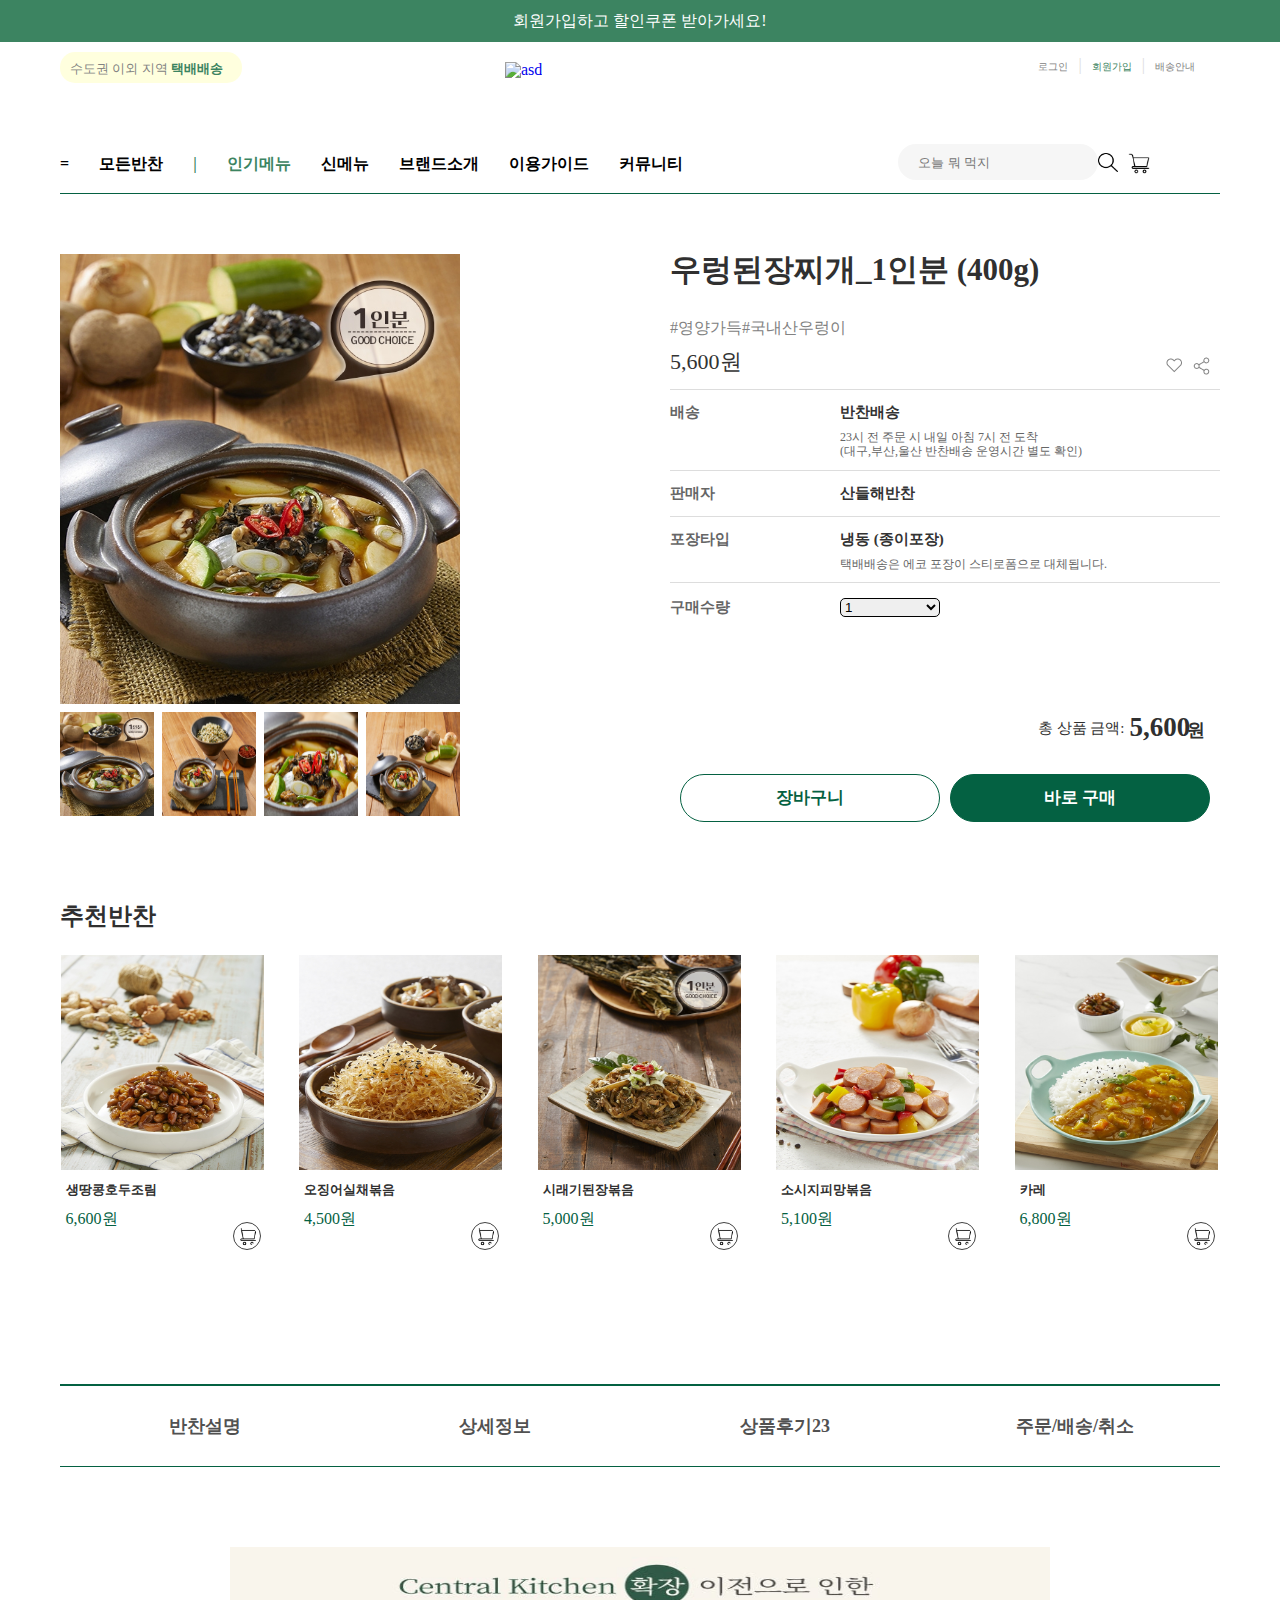
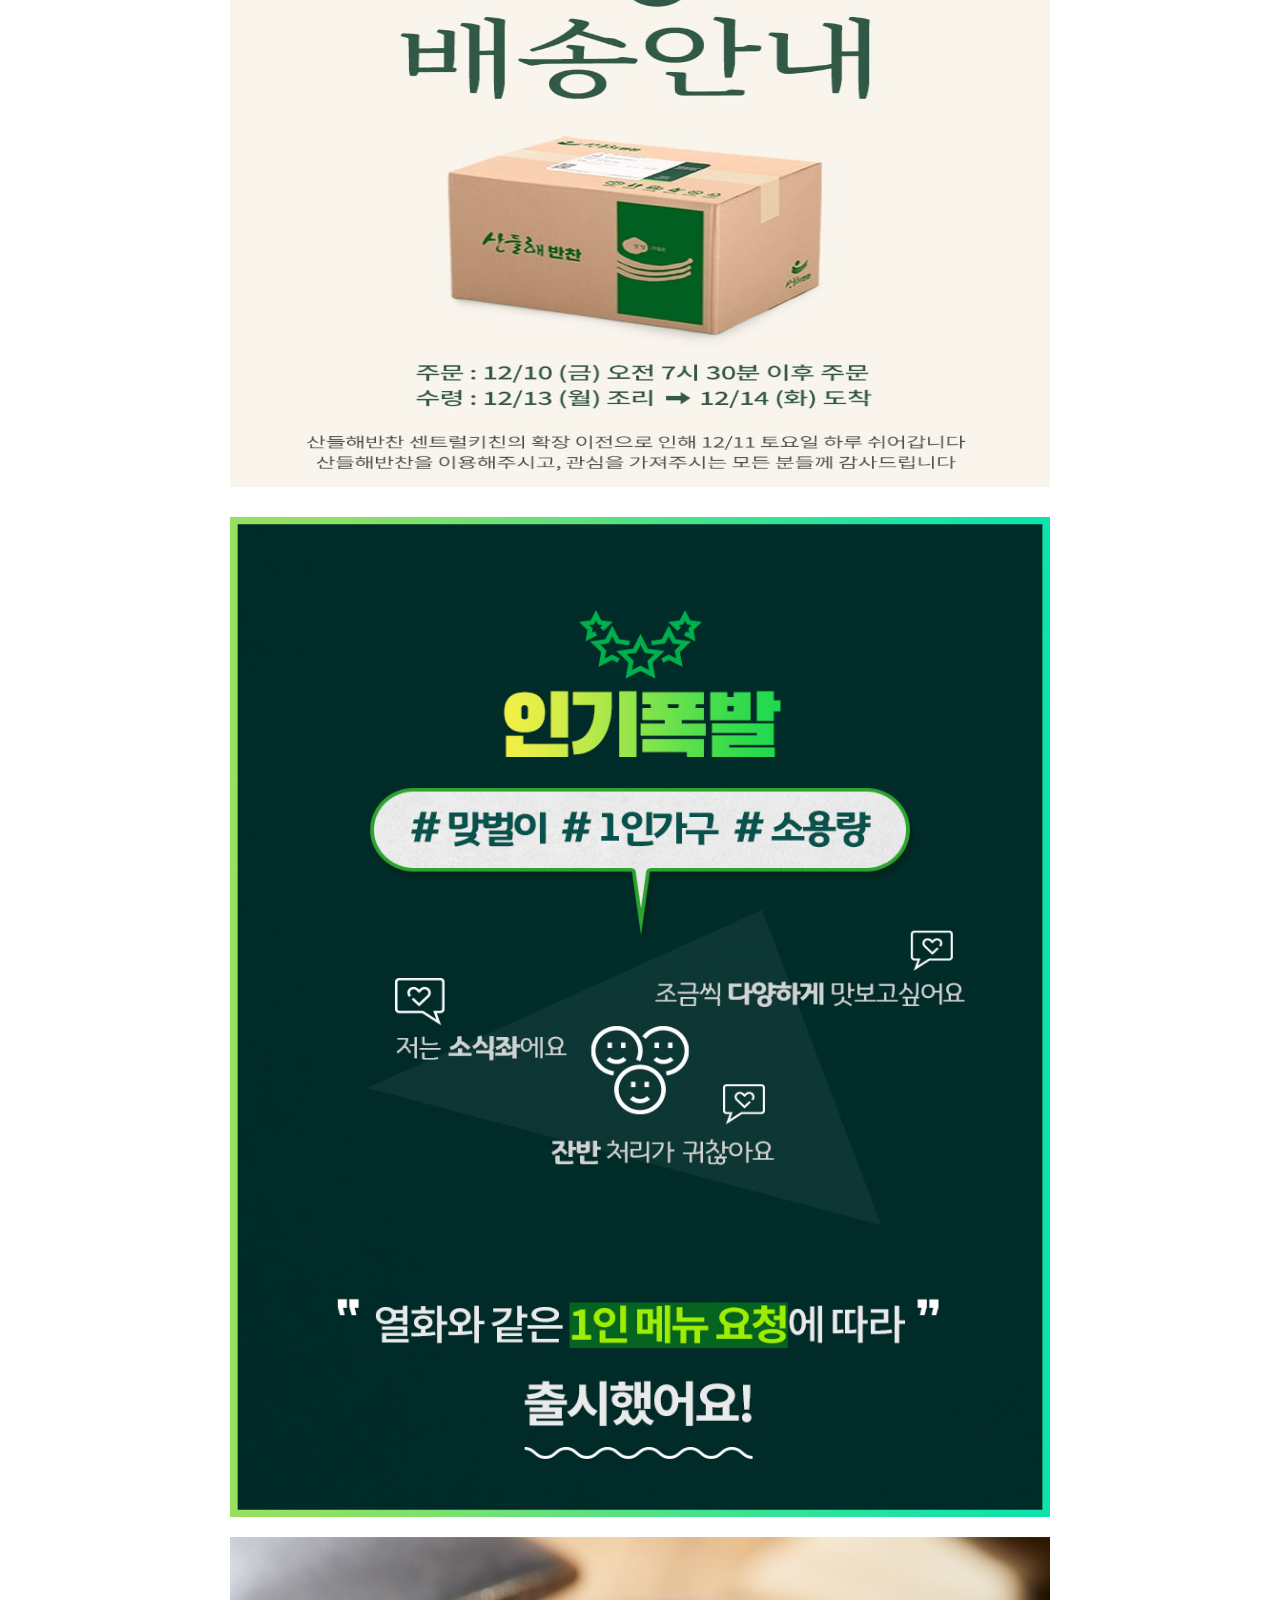
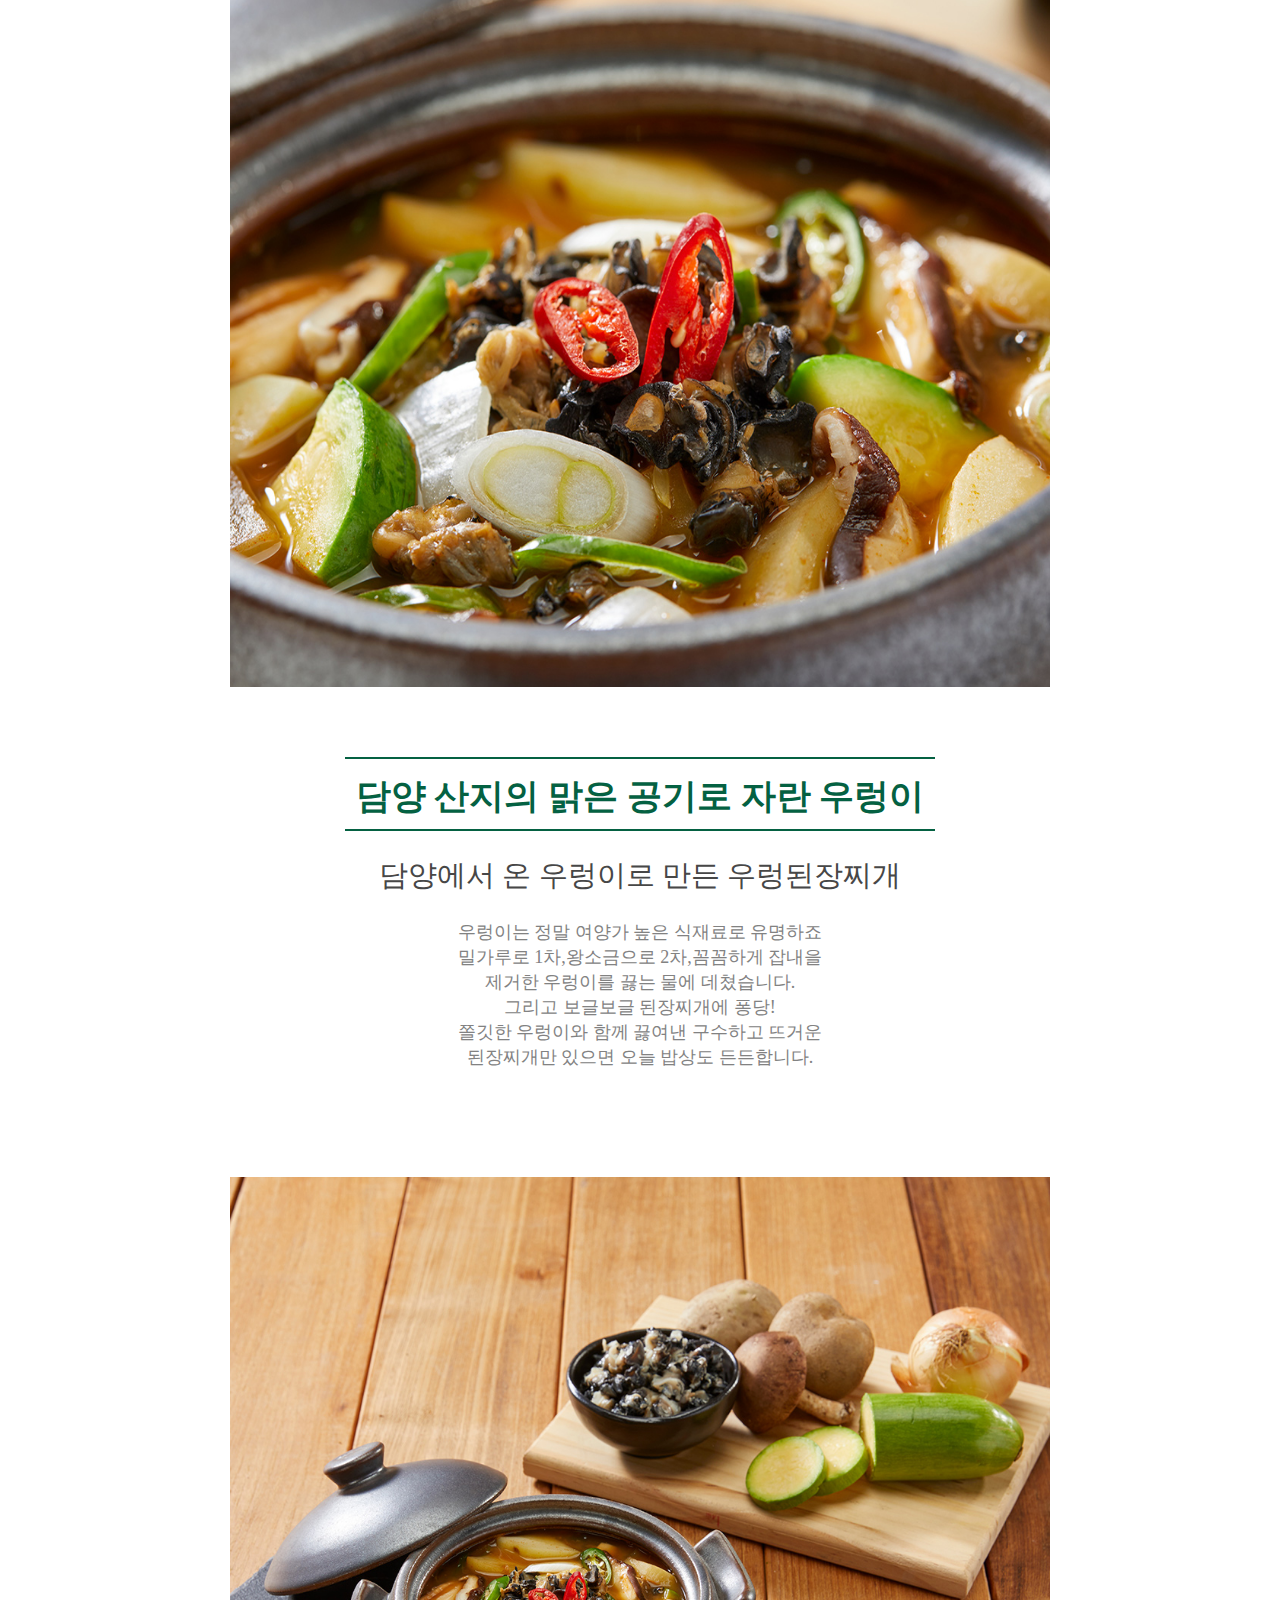
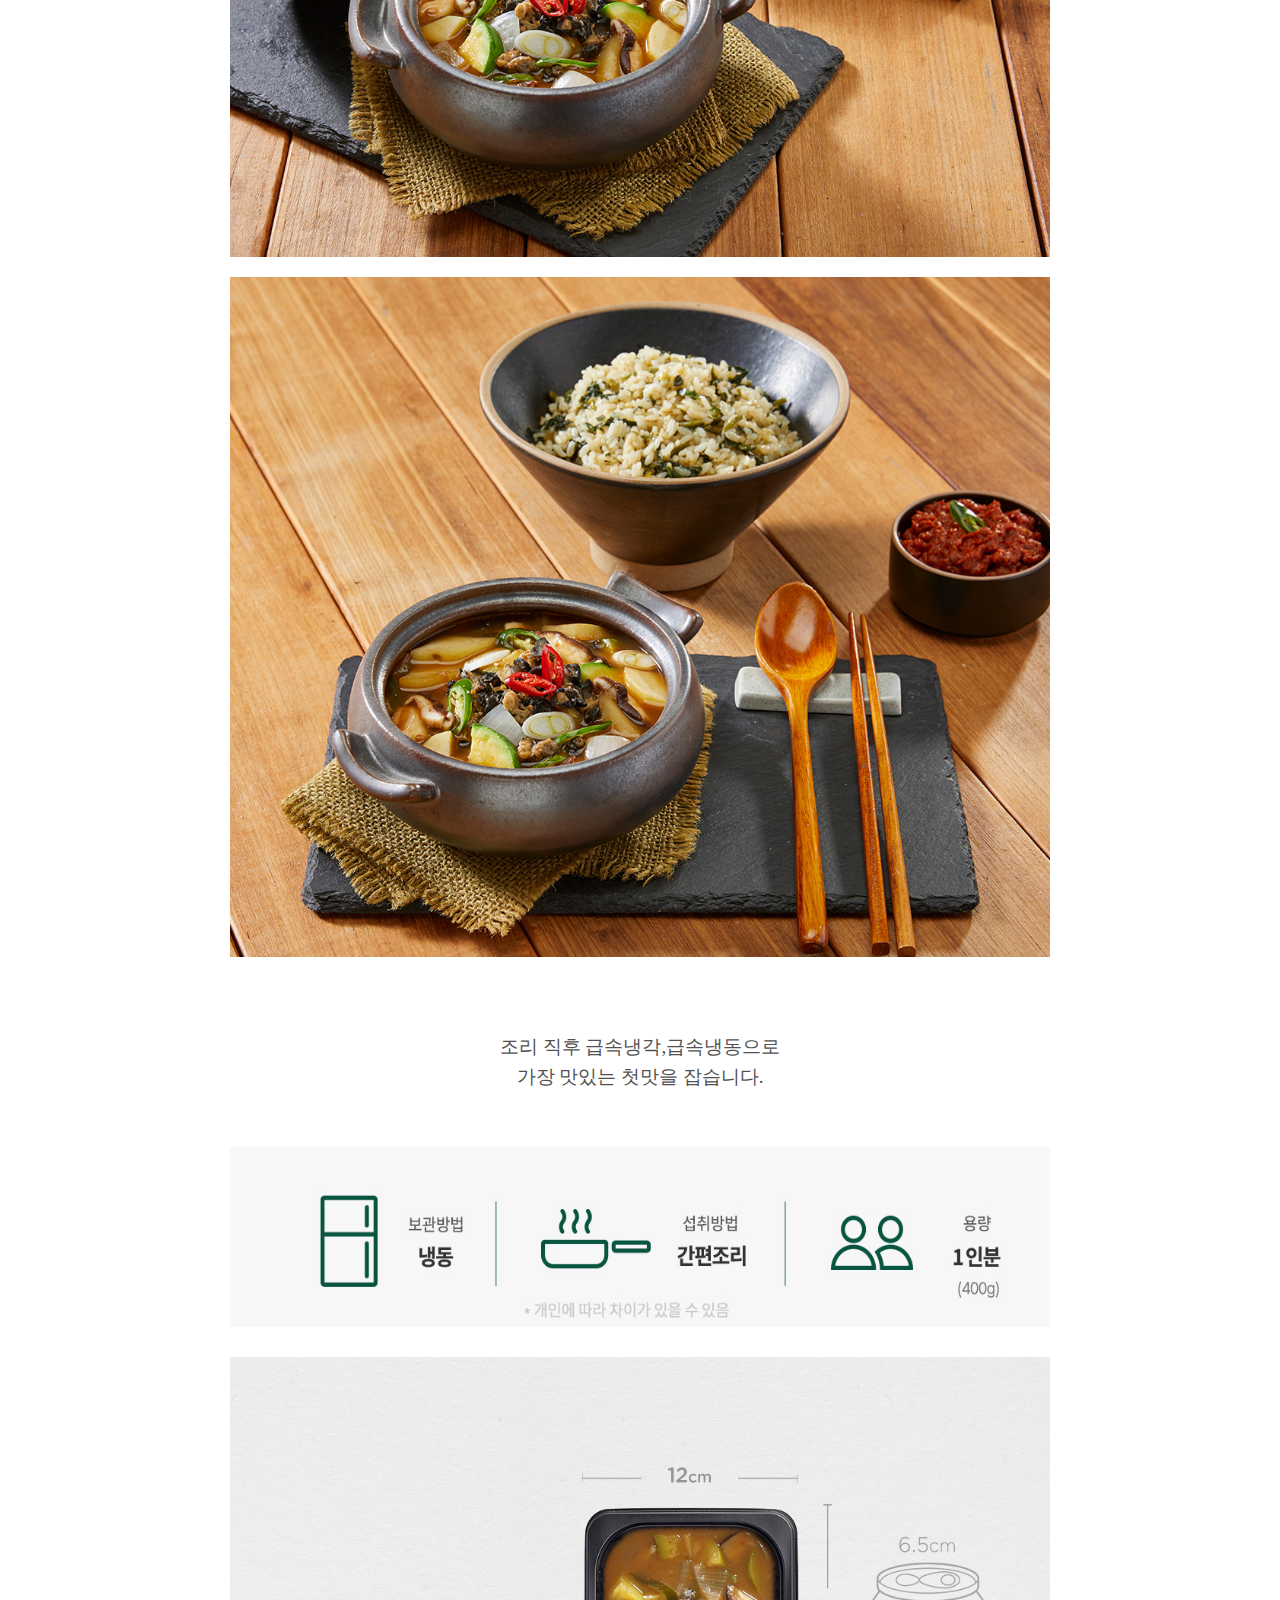
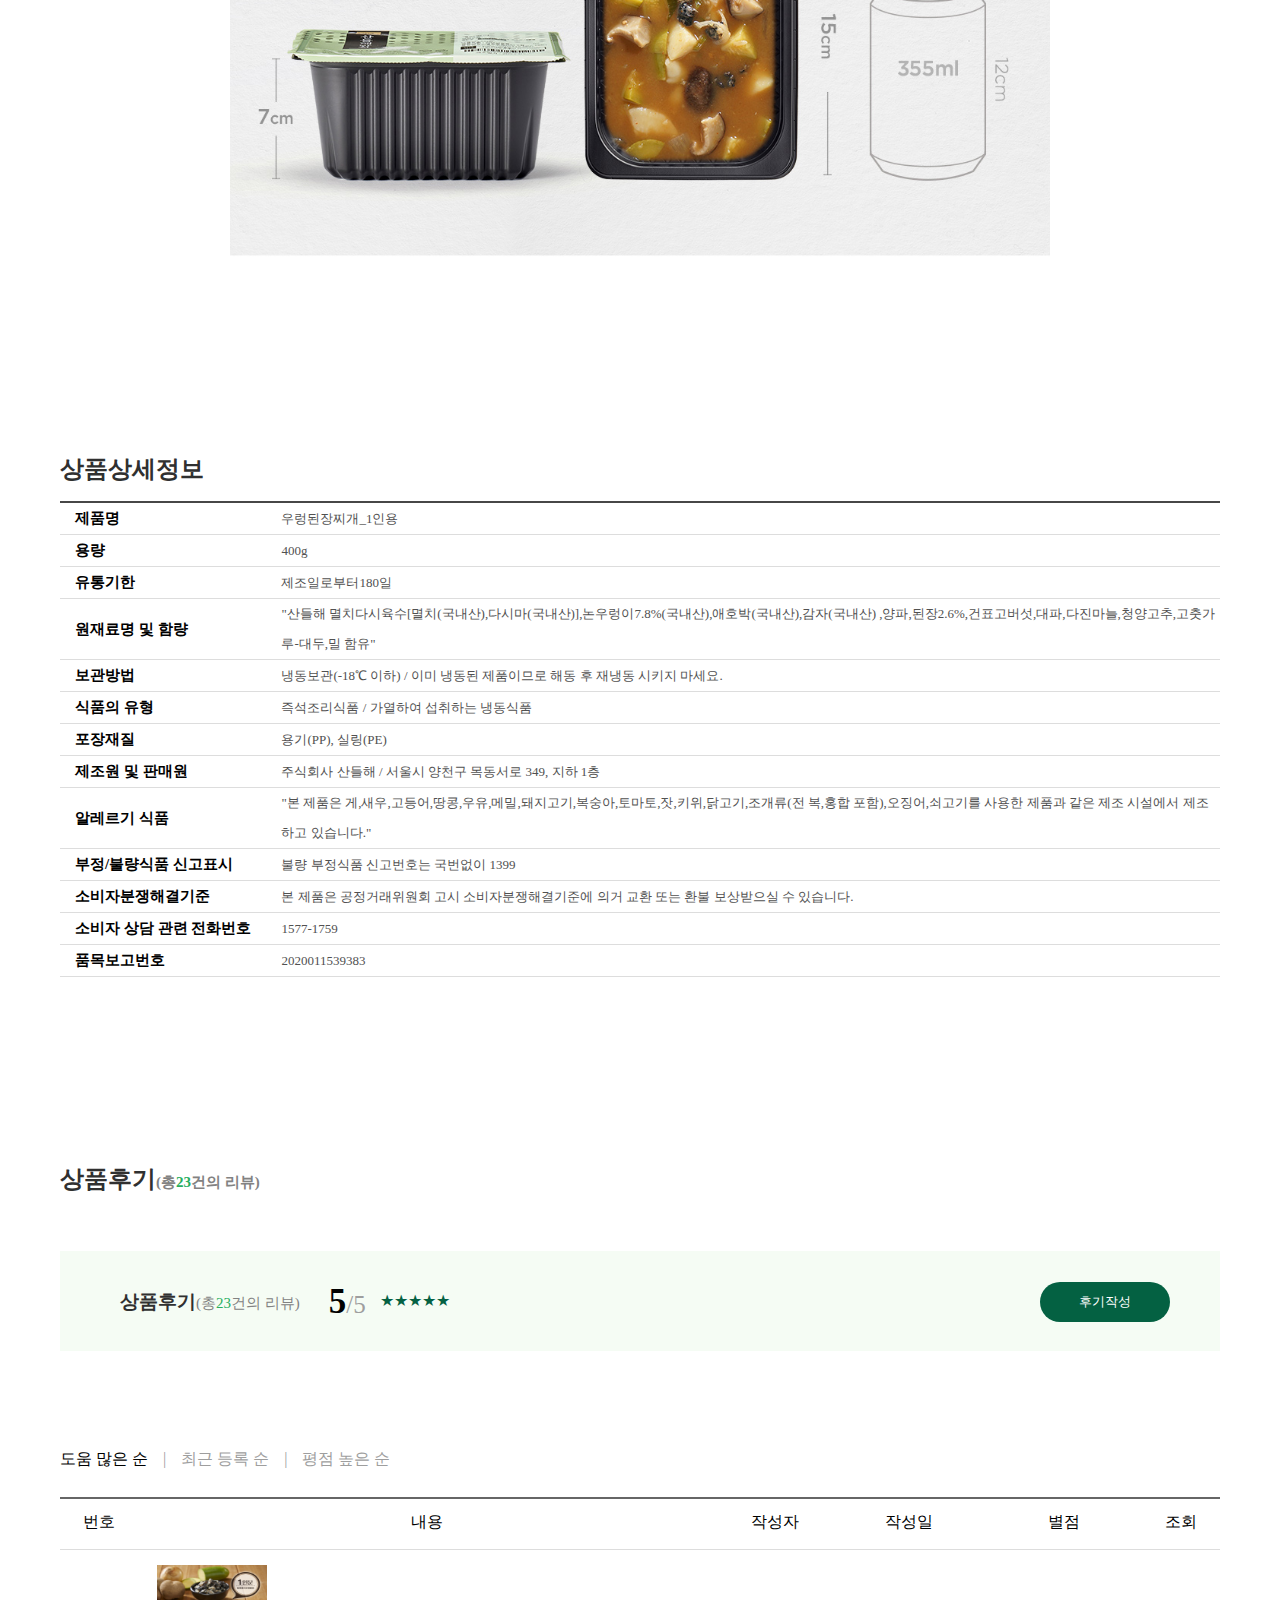
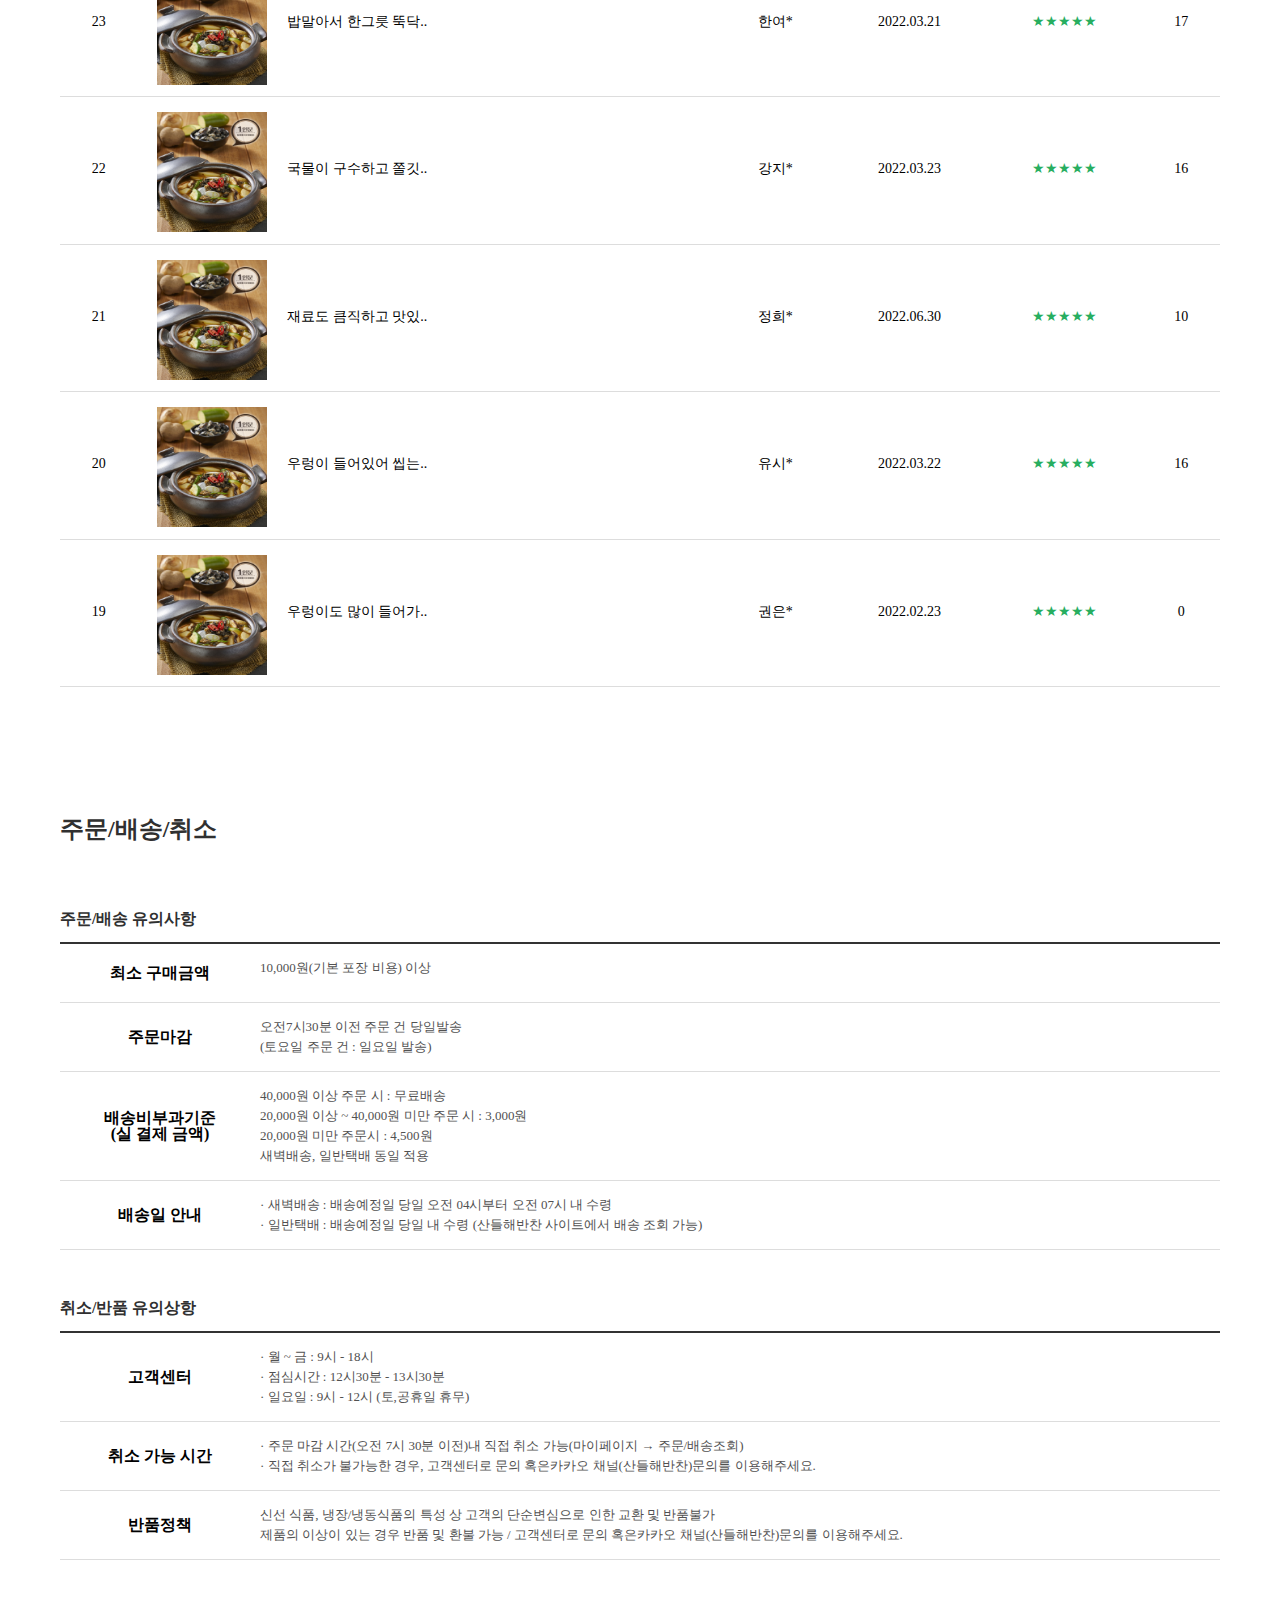
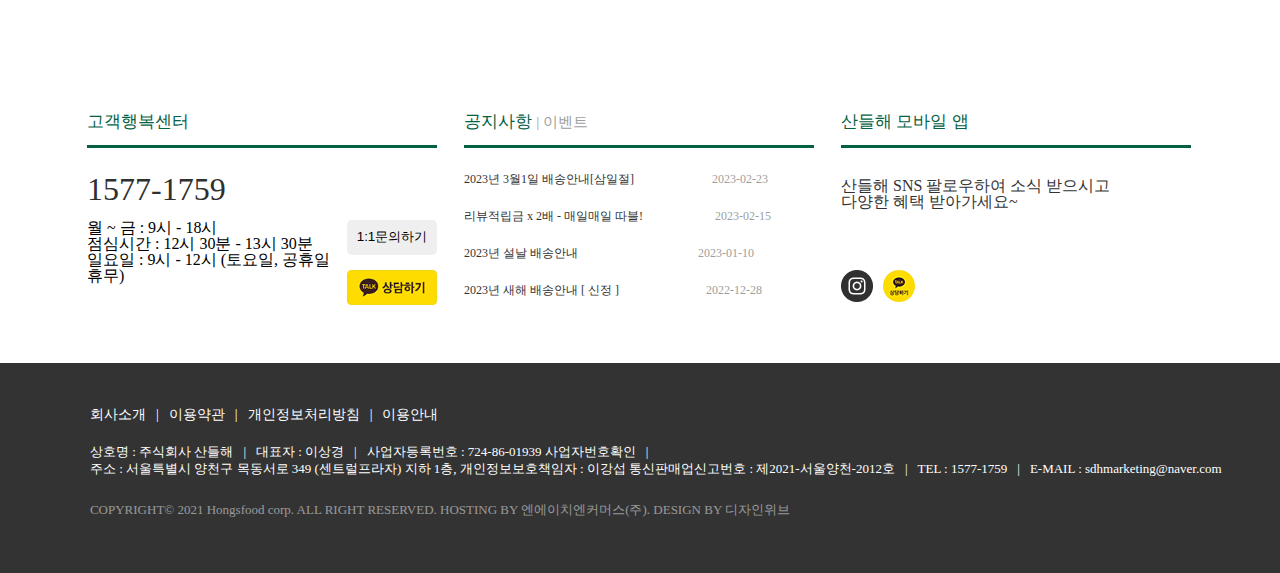
==== commit e70b115b: "Update sub.html" ====
--- a/sub.html
+++ b/sub.html
@@ -37,7 +37,7 @@
       </div>
 
       <div id="logo">
-        <a href="index.html" target="_self"><img src="img/logo.jpg" alt="asd"></a>
+        <a href="index.html" target="_self"><img src="img/logo2.jpg" alt="asd"></a>
       </div>
     </div>
 
@@ -272,7 +272,7 @@
       <div id="listimg">
         <div id="img">
 
-          <div class="img1">
+          <div class="img1" id="content1">
             <img src="img/ins8.jpg" alt="">
           </div>
 
@@ -330,7 +330,7 @@
         </div>
 
         <div id="deta">
-          <h1>상품상세정보</h1>
+          <h1 id="content2">상품상세정보</h1>
 
           <table class="t2">
             <tr>
@@ -403,7 +403,7 @@
           </table>
         </div>
         <div id="deta2">
-          <h1>상품후기<span>(총<strong>23</strong>건의 리뷰)</span></h1>
+          <h1 id="content3">상품후기<span>(총<strong>23</strong>건의 리뷰)</span></h1>
           <div class="box2">
             <h1>상품후기<span>(총<strong>23</strong>건의 리뷰)</span></h1>
             <p>5<span>/5</span></p>
@@ -488,7 +488,7 @@
 
         </div>
         <div id="deta3">
-          <h1>주문/배송/취소</h1>
+          <h1 id="content4">주문/배송/취소</h1>
           <h2>주문/배송 유의사항</h2>
           <table>
             <tr>
@@ -685,4 +685,4 @@
   </script>
 </body>
 
-</html>+</html>
--- a/css/sub.css
+++ b/css/sub.css
@@ -5,7 +5,7 @@
   #sub_content {width:100%; height:9450px; padding:0px 0px 0px; margin:0 auto;}
 
   /*메인이미지*/
-  #mainimg {width:1160px; height:570px; margin:0 auto; padding:60px 0px 0px 0px;}
+  #mainimg {width:1160px; height:570px; margin:0 auto; padding:60px 0px 0px 0px; border-top:1px solid #046142;}
   #mainimg > .mainimgbox {width:450px; height:570px; float:left;}
   #mainimg > .mainimgbox > a > img {width:400px; height:450px;}
   #mainimg > .mainimgbox > ul > li >img {width: 94px; height: 104px; background-color: blanchedalmond; float: left; margin:8px 8px 0px 0px;}
@@ -75,7 +75,7 @@
   #list {width:1160px; height:152px; margin:0 auto;}
   #list > #listbox {width: 1160px; height:80px; margin:70px 0px 0px 0px; float: left; border-top:2px solid #046142;}
   #list > #listbox > a > ul {width:290px; height:80px; float: left;}
-  #list > #listbox > a > ul > li {text-align: center; color:#515151; font-weight: bold; font-size:18px; padding: 31px 0px;}
+  #list > #listbox > a > ul > li {text-align: center; color:#515151; font-weight: bold; font-size:18px; padding: 31px 0px; }
   #list > #listbox > a > ul:hover {background-color: #046142; color: #fff;}
   #list > #listbox > a > ul > li:hover {color: #fff;}
 
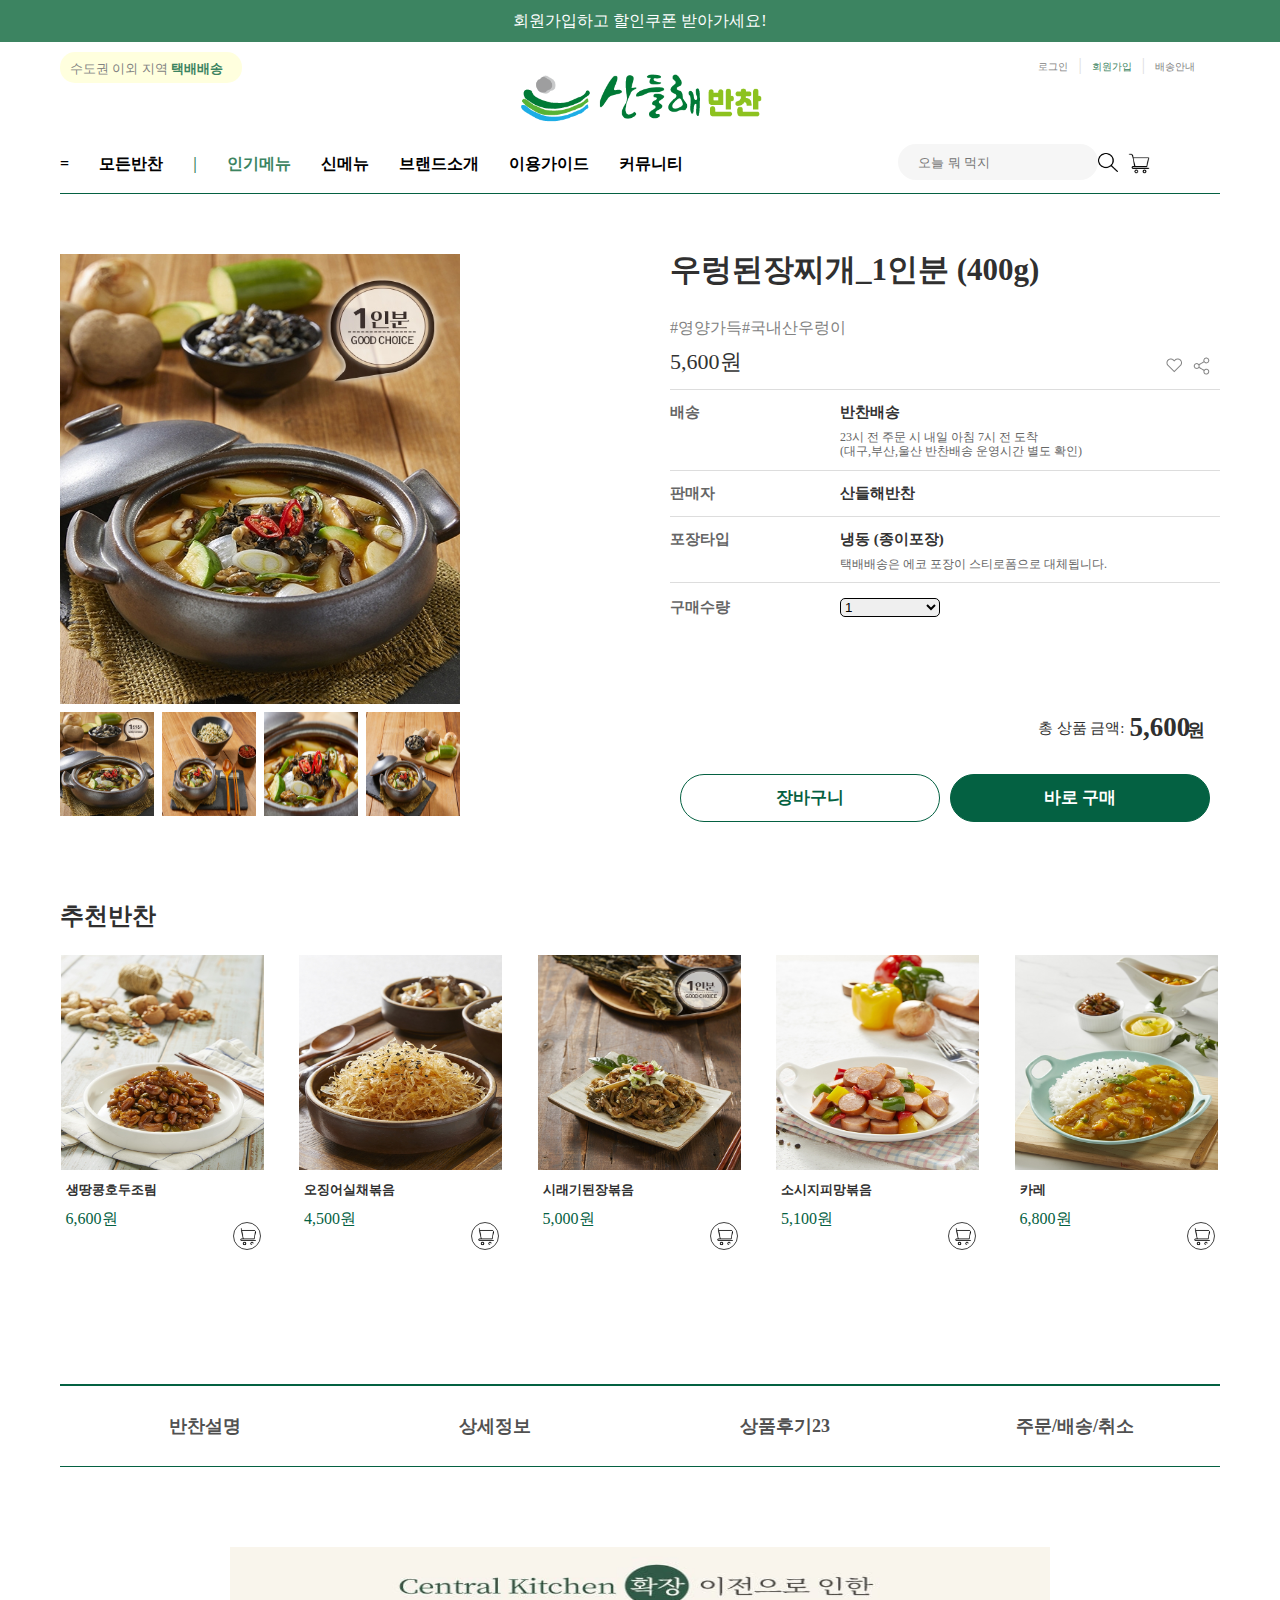
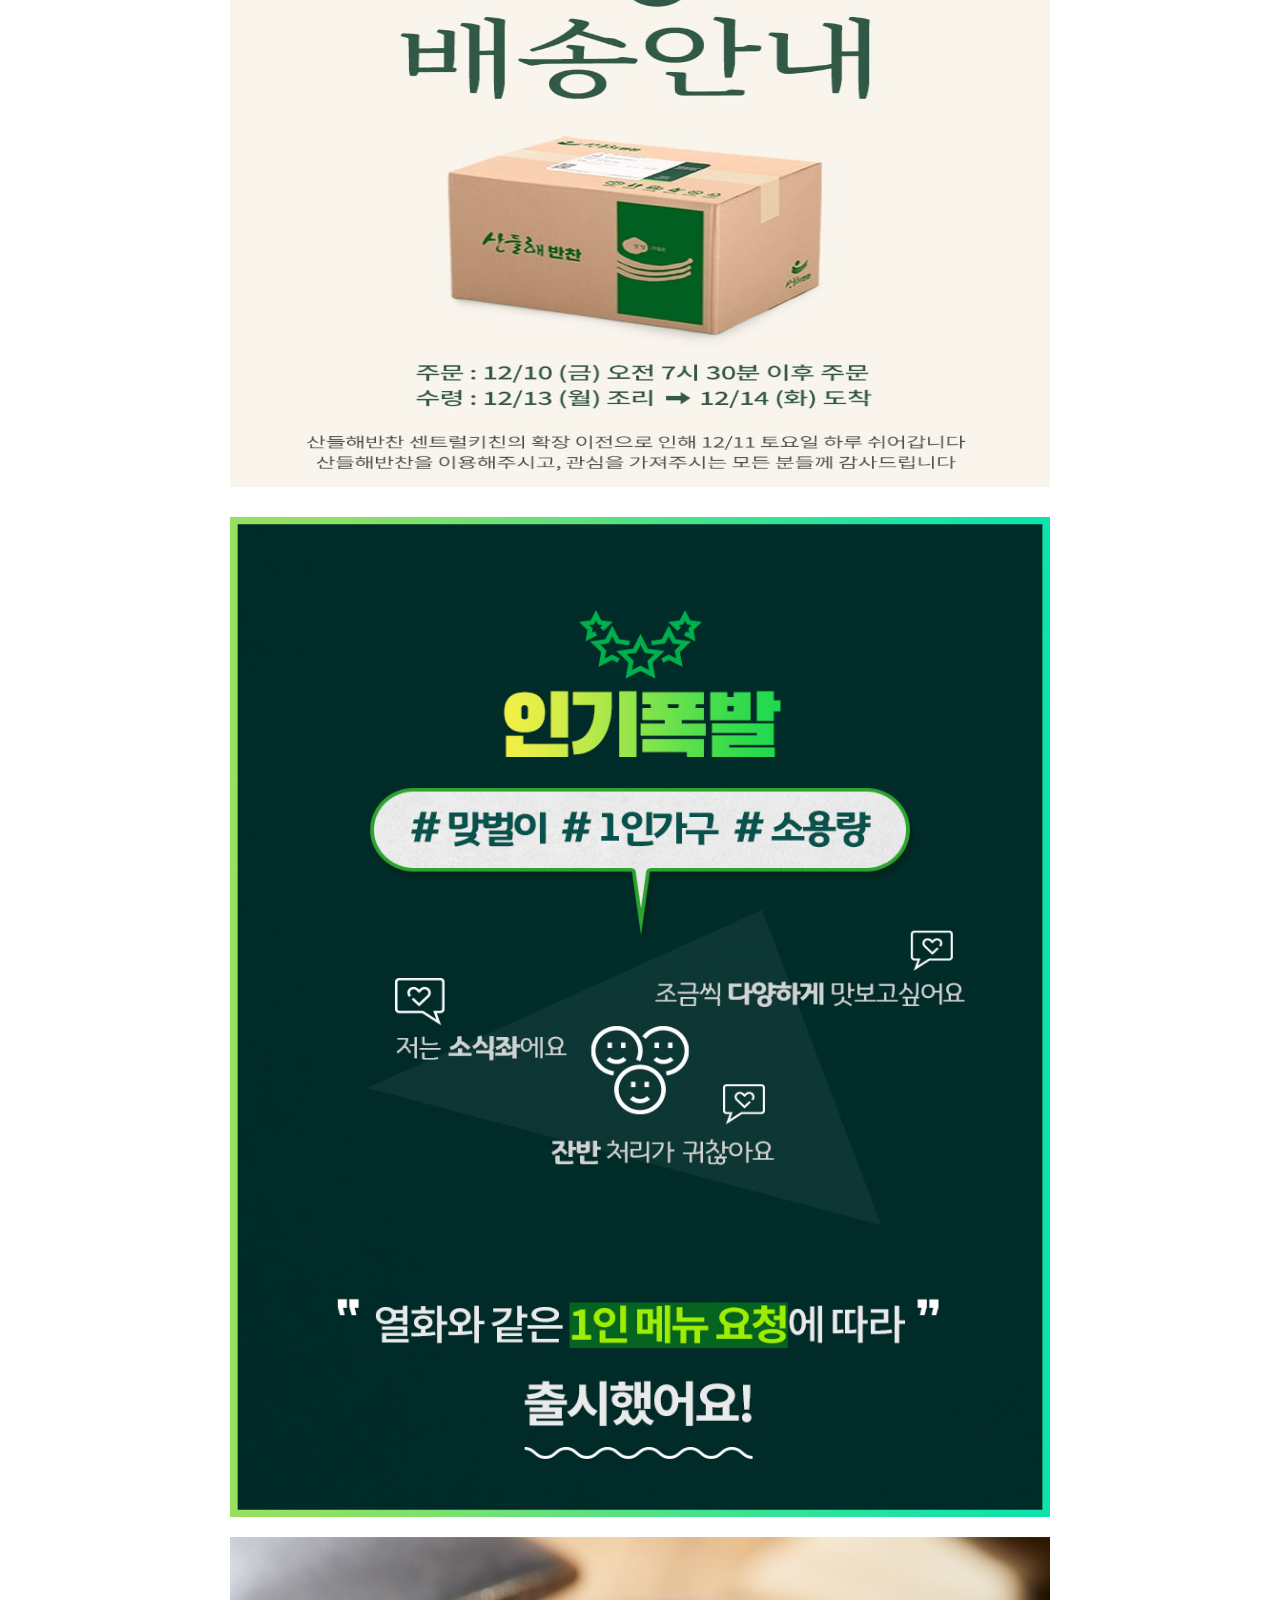
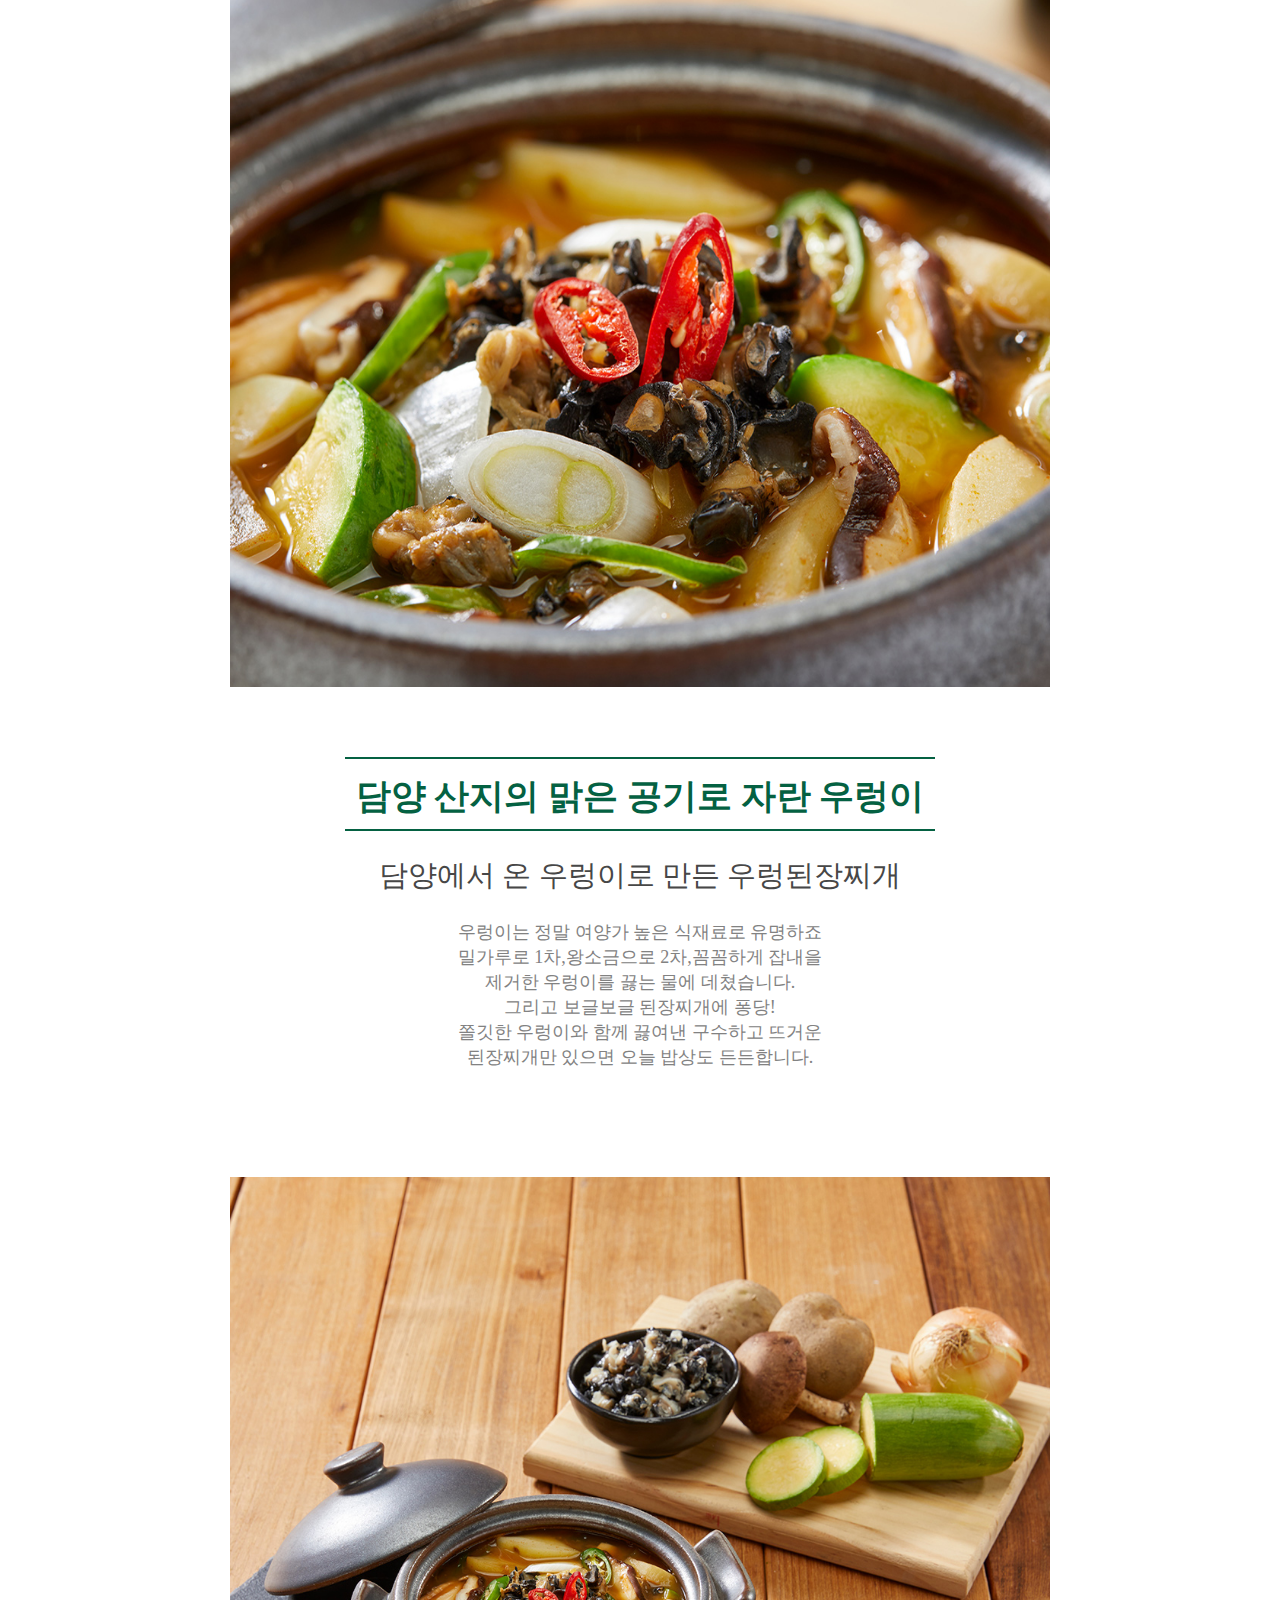
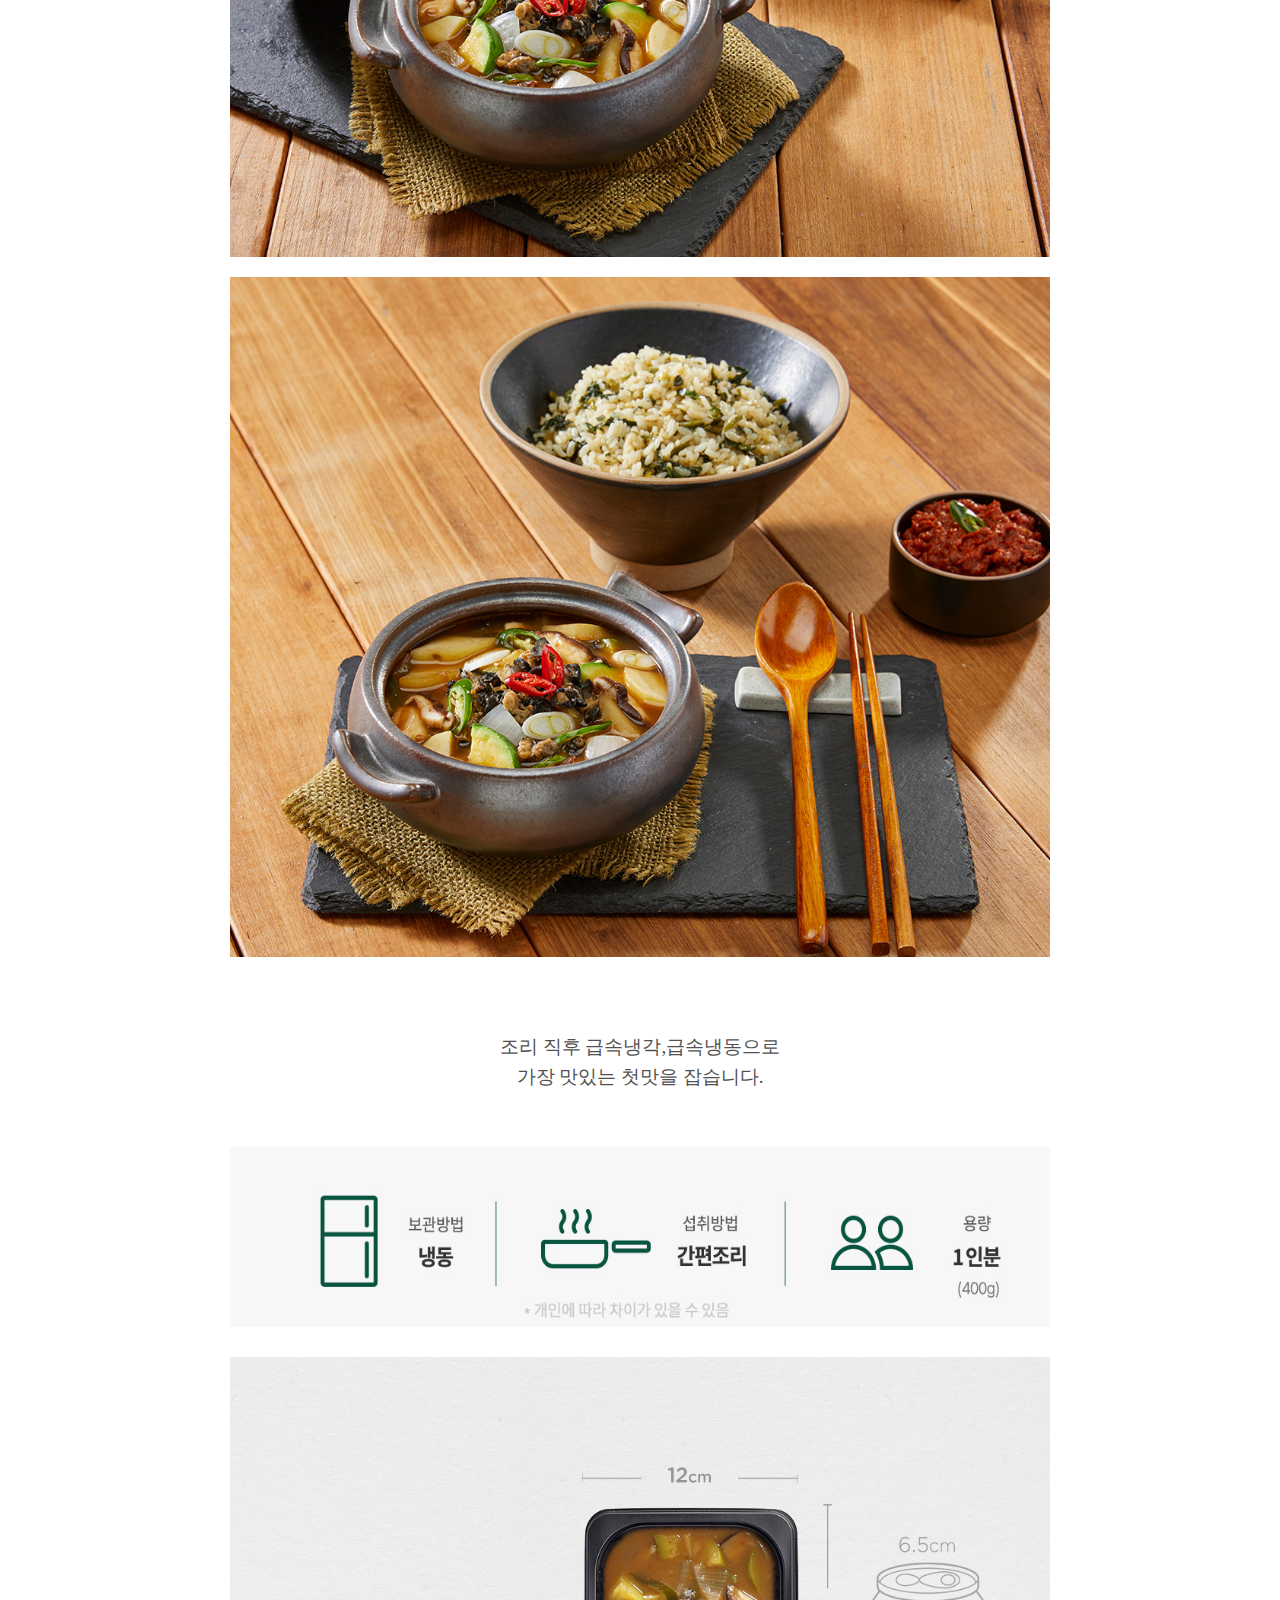
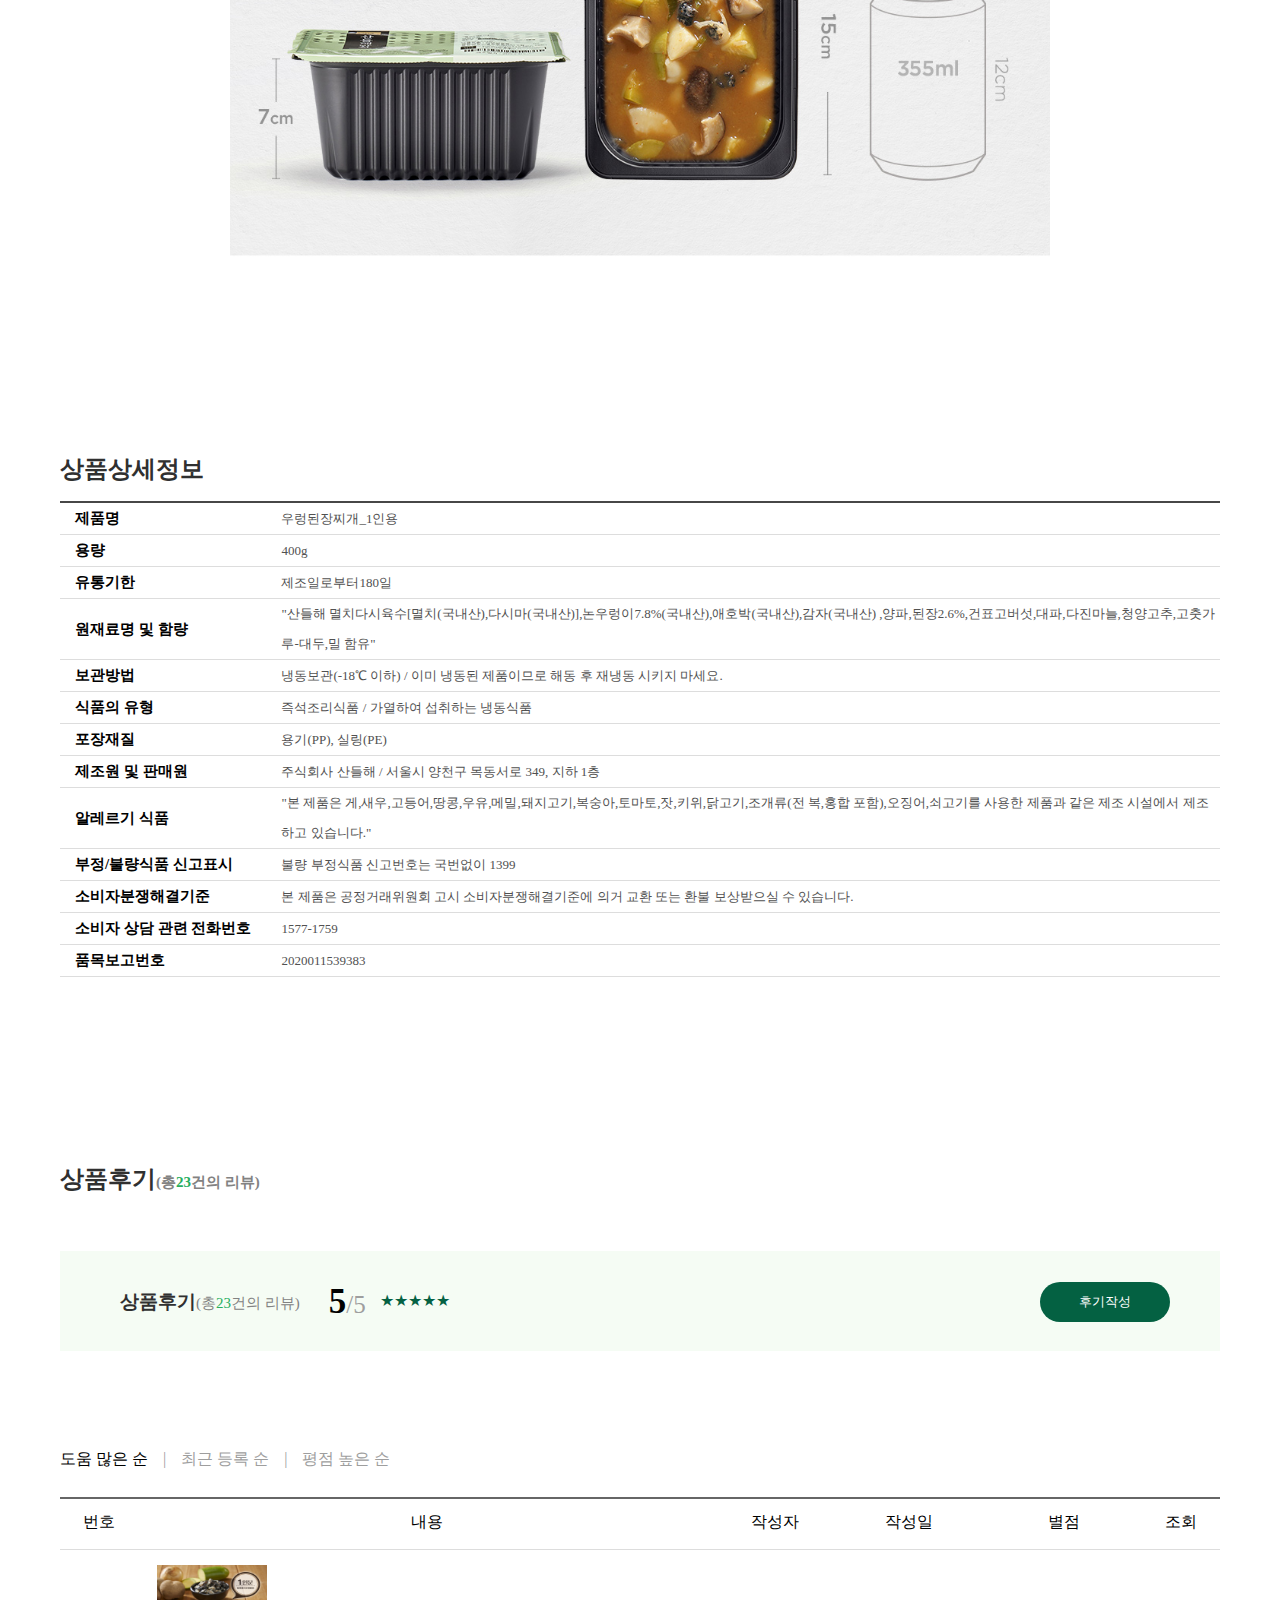
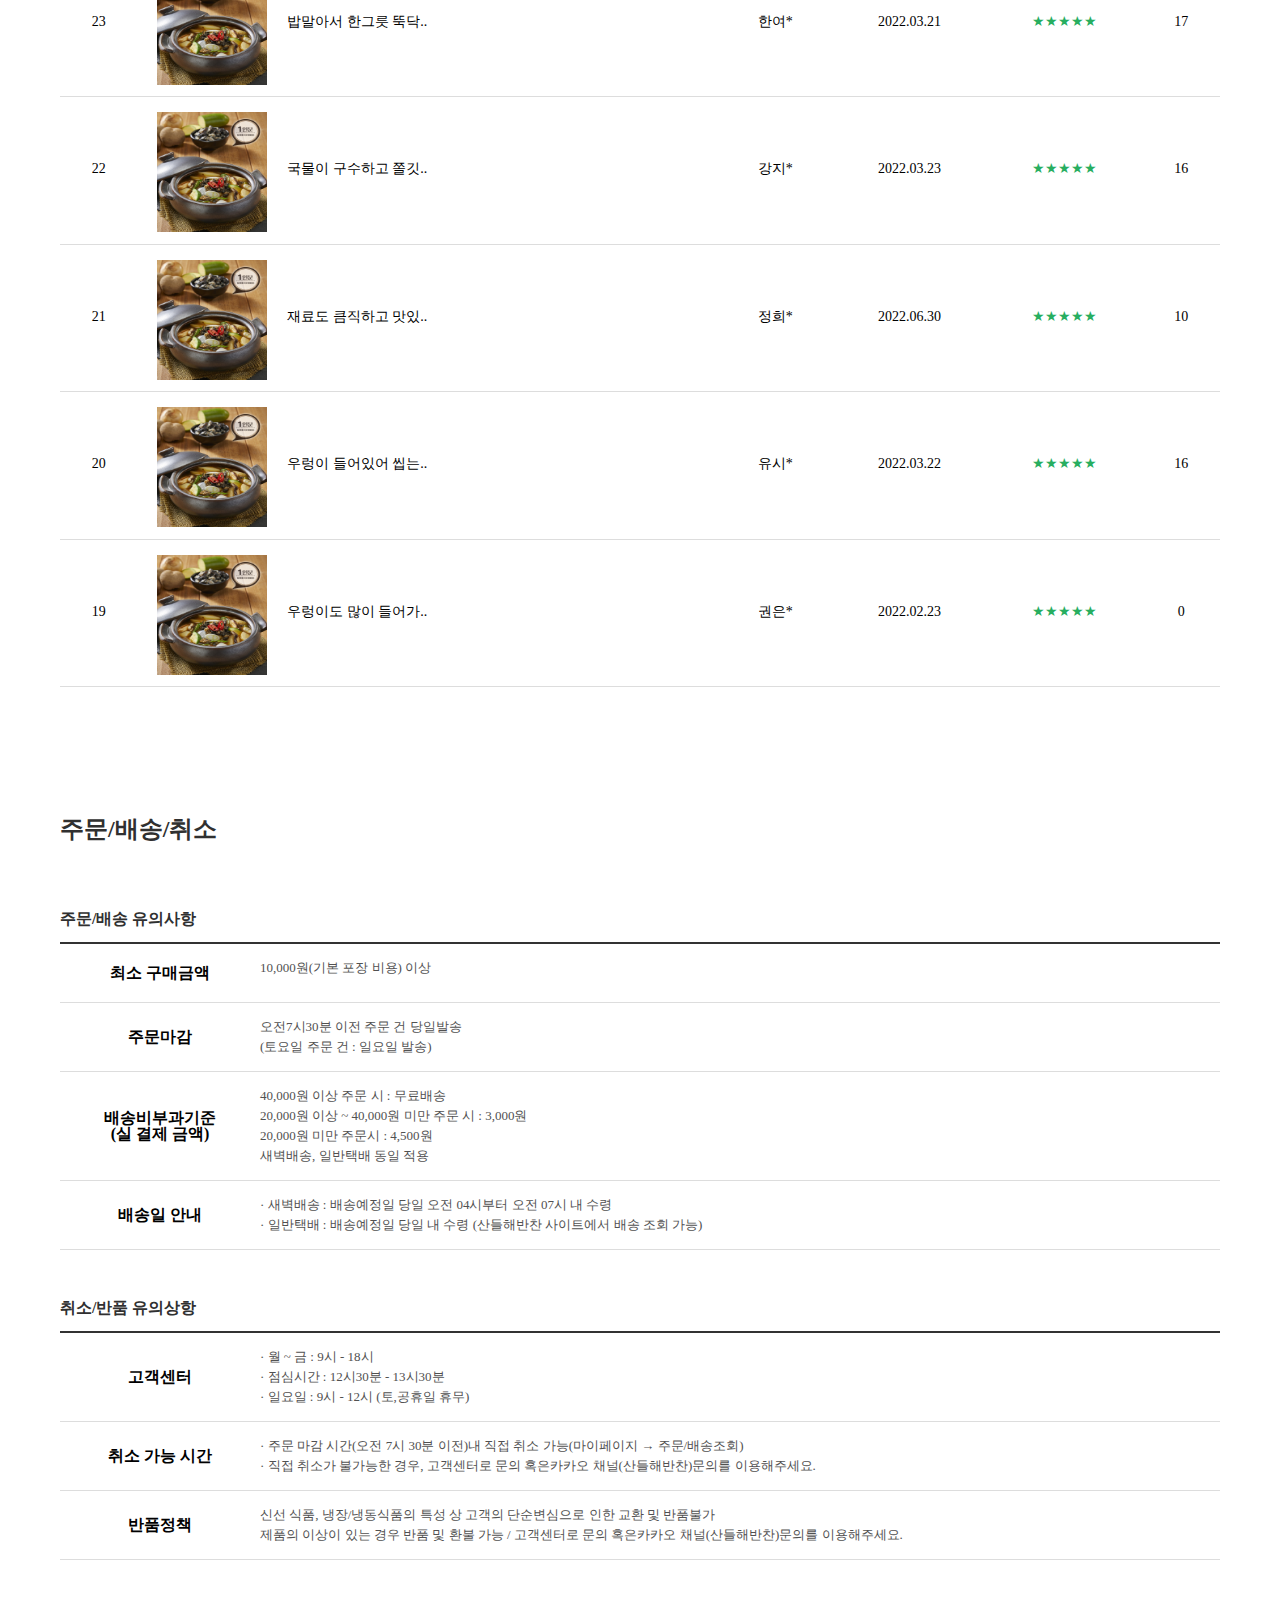
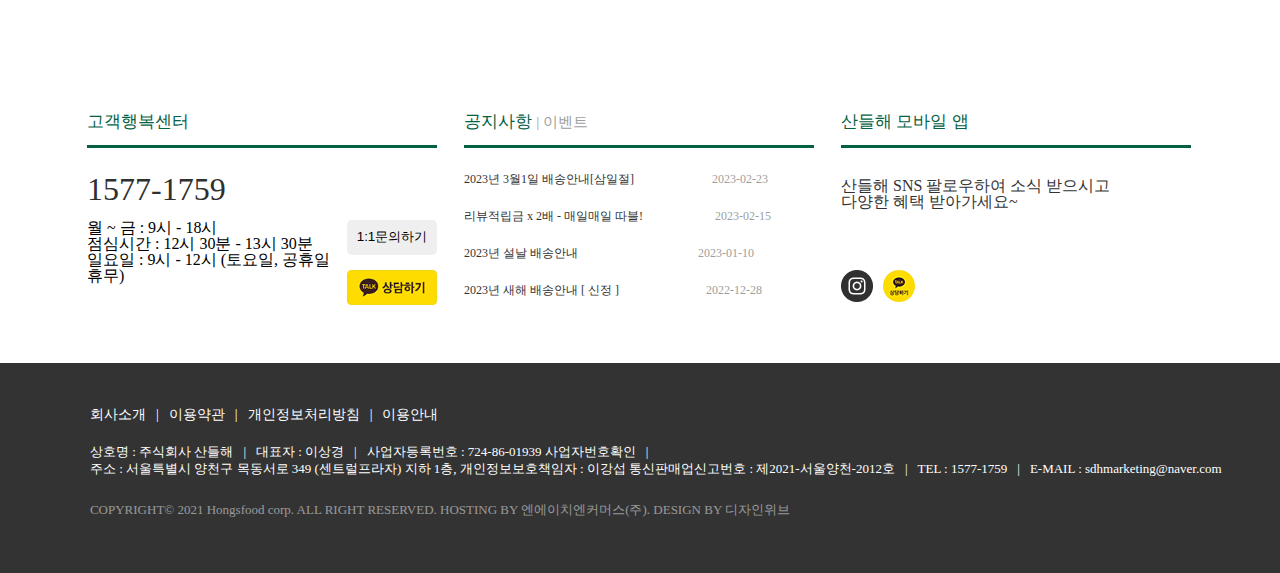
==== commit bc12884e: "Update sub.html" ====
--- a/sub.html
+++ b/sub.html
@@ -27,11 +27,11 @@
 
       <div class="login">
         <ul>
-          <li><a href="#">로그인</a></li>
+          <li><a href="login.html">로그인</a></li>
           <li>|</li>
-          <li><a href="#"><span>회원가입</span></a></li>
+          <li><a href="login.html"><span>회원가입</span></a></li>
           <li>|</li>
-          <li><a href="#">배송안내</a></li>
+          <li><a href="login.html">배송안내</a></li>
         </ul>
 
       </div>
--- a/css/common.css
+++ b/css/common.css
@@ -16,7 +16,7 @@
     .login > ul > li > a > span {text-decoration:none; color:#3c8461; font-size: 10px;}
 
     /*로고*/
-    #logo {width:270px; height:72px; margin:0 auto; padding: 20px 0px 0px;}
+    #logo {width:270px; height:52px; margin:0 auto; padding: 30px 0px 0px;}
     #logo > a > img {width:100%; height:100%;}
 
     /*네비*/
@@ -60,4 +60,4 @@
      .q > .qqq > ul {width:1170px; height:40px; padding:0px 0px 0px 50px; margin:0 auto;}
      .q > .qqq > ul > li {float: left; font-size:13px; color:#fff; margin:0px 0px 0px 10px;}
      .q > .qqq > ul > li {float: left; font-size:13px; color:#fff; margin:0px 0px 0px 10px; line-height: 17px;}
-     .q > .qqq > p {color: #fff; font-size:13px; padding: 20px 460px 0px 60px; color:#ffffff80; text-align: center;}+     .q > .qqq > p {color: #fff; font-size:13px; padding: 20px 460px 0px 60px; color:#ffffff80; text-align: center;}
